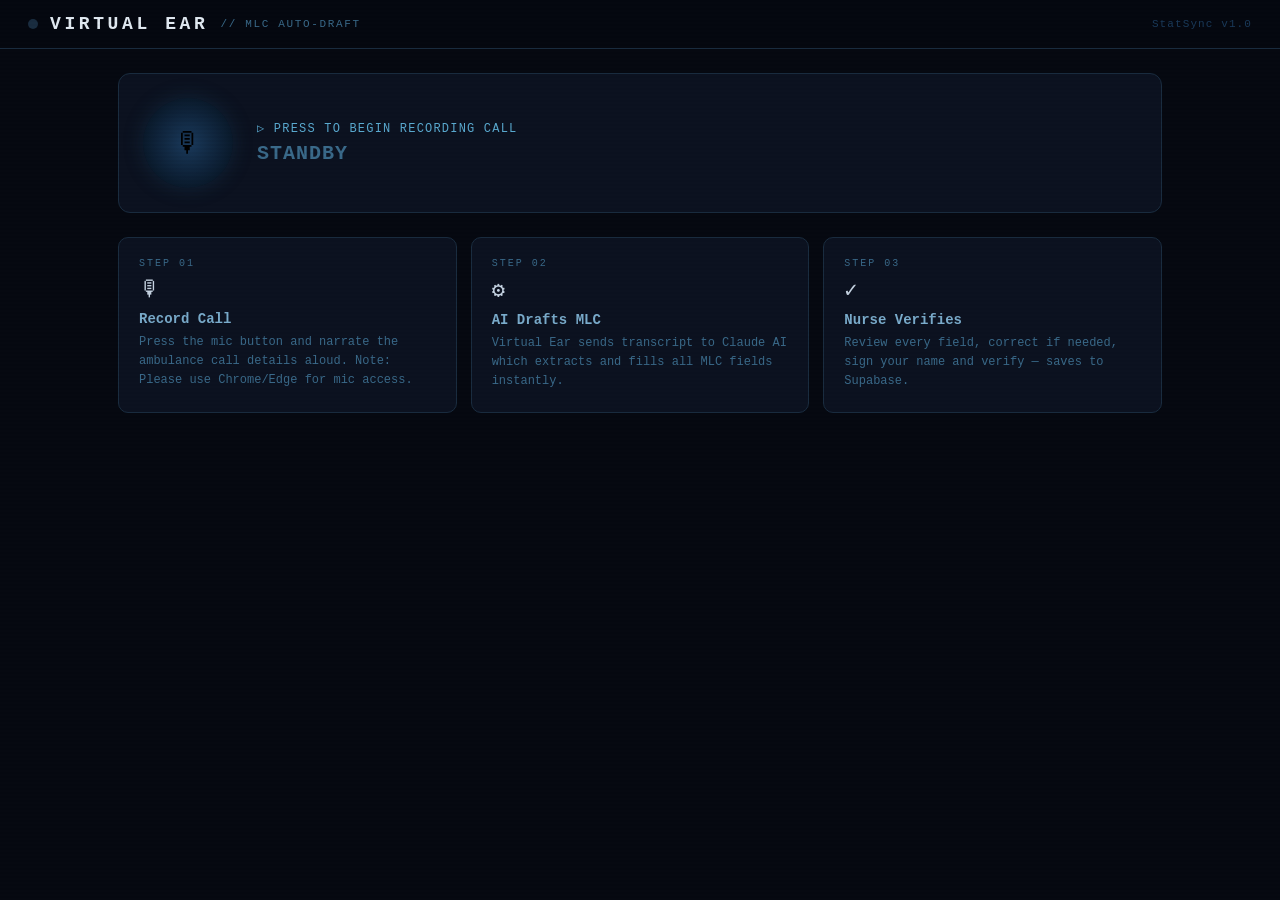
==== virtual_ear.html @ f7c2e763 "Add files via upload" ====
<!DOCTYPE html>
<html lang="en">
<head>
<meta charset="UTF-8"/>
<meta name="viewport" content="width=device-width, initial-scale=1.0"/>
<title>StatSync — Virtual Ear</title>
<style>
  :root {
    --bg: #060911; --bg2: #0c1220; --bg3: #080f1a;
    --border: #1a2d40; --border2: #142030;
    --text: #c8d6e5; --text2: #7aaccc; --text3: #3a6a8a;
    --red: #ff2d2d; --orange: #ff8c00; --yellow: #f0c040;
    --green: #4ade80; --blue: #2a7ab0; --bluelight: #5aaad0;
    --font: 'Courier New', monospace;
  }
  * { box-sizing: border-box; margin: 0; padding: 0; }
  body { background: var(--bg); color: var(--text); font-family: var(--font); min-height: 100vh; }

  /* scanlines */
  body::before {
    content: ''; position: fixed; inset: 0; pointer-events: none; z-index: 999;
    background: repeating-linear-gradient(0deg, transparent, transparent 2px, rgba(0,0,0,0.03) 2px, rgba(0,0,0,0.03) 4px);
  }

  header {
    position: sticky; top: 0; z-index: 100; background: rgba(6,9,17,0.97);
    border-bottom: 1px solid var(--border); padding: 14px 28px;
    display: flex; align-items: center; justify-content: space-between; backdrop-filter: blur(10px);
  }
  .logo { display: flex; align-items: center; gap: 12px; }
  .dot { width: 10px; height: 10px; border-radius: 50%; background: var(--border); transition: all .3s; }
  .dot.live { background: var(--red); box-shadow: 0 0 12px var(--red); animation: blink 1s infinite; }
  .logo-text { font-size: 18px; font-weight: 700; letter-spacing: .2em; color: #e2eaf2; }
  .logo-sub { font-size: 11px; color: var(--text3); letter-spacing: .15em; }
  .timer { font-size: 13px; color: #ff6060; display: none; }
  .timer.active { display: block; }
  .version { font-size: 11px; color: #1a3a5a; letter-spacing: .1em; }

  main { padding: 24px 28px; max-width: 1100px; margin: 0 auto; }

  .panel { background: var(--bg2); border: 1px solid var(--border); border-radius: 12px; padding: 24px; margin-bottom: 20px; }
  .label { font-size: 10px; color: var(--text3); letter-spacing: .2em; margin-bottom: 6px; text-transform: uppercase; }

  /* Control Panel */
  .control { display: flex; gap: 24px; align-items: center; flex-wrap: wrap; }
  .mic-btn {
    width: 90px; height: 90px; border-radius: 50%; border: none; cursor: pointer; flex-shrink: 0;
    background: radial-gradient(circle, #1a3a5c 0%, #0a1a2c 70%);
    box-shadow: 0 0 20px rgba(30,80,120,.3); transition: all .15s ease;
    font-size: 28px; display: flex; align-items: center; justify-content: center;
  }
  .mic-btn.recording {
    background: radial-gradient(circle, #8b0000 0%, #3d0000 70%);
    box-shadow: 0 0 30px rgba(255,45,45,.5), 0 0 60px rgba(255,45,45,.2);
    animation: pulse 1s ease-in-out infinite;
  }
  .mic-btn:disabled { opacity: .5; cursor: not-allowed; }
  .status-area { flex: 1; }
  .status-label { font-size: 12px; color: var(--bluelight); letter-spacing: .1em; margin-bottom: 6px; }
  .status-main { font-size: 20px; font-weight: 700; letter-spacing: .05em; color: var(--text3); }
  .status-main.active { color: #ff6060; }
  .waveform { display: flex; gap: 3px; height: 28px; align-items: flex-end; margin-top: 10px; display: none; }
  .waveform.show { display: flex; }
  .wave-bar { width: 4px; border-radius: 2px; background: rgba(255,60,60,.7); animation: wave .4s ease infinite; }

  /* Error banner */
  .error-box { padding: 10px 16px; background: rgba(180,30,30,.15); border: 1px solid #5a1a1a; border-radius: 6px; font-size: 12px; color: #ff8080; margin-top: 14px; display: none; }
  .error-box.show { display: block; }

  /* Tabs */
  .tabs { display: flex; gap: 4px; margin-bottom: 0; }
  .tab-btn {
    padding: 8px 20px; border: none; cursor: pointer; font-family: var(--font);
    font-size: 12px; letter-spacing: .1em; text-transform: uppercase;
    background: transparent; color: var(--text3);
    border-bottom: 2px solid transparent; border-radius: 6px 6px 0 0;
    transition: all .2s;
  }
  .tab-btn.active { background: var(--bg2); color: var(--bluelight); border-bottom-color: var(--blue); }
  .tab-content { display: none; }
  .tab-content.active { display: block; }

  /* Transcript */
  .transcript-box { font-size: 14px; line-height: 1.8; color: #a0c0d8; padding: 20px; background: var(--bg2); border: 1px solid var(--border); border-radius: 0 12px 12px 12px; min-height: 100px; }
  .interim { color: var(--text3); font-style: italic; }

  /* Processing */
  .processing { text-align: center; padding: 40px; }
  .processing-icon { font-size: 32px; animation: spin 2s linear infinite; display: inline-block; }
  .processing-label { font-size: 13px; color: #4a8aaa; letter-spacing: .2em; margin-top: 14px; }

  /* MLC Report */
  .mlc-header { display: flex; justify-content: space-between; align-items: center; margin-bottom: 20px; flex-wrap: wrap; gap: 12px; }
  .mlc-number { font-size: 22px; font-weight: 700; color: #e2eaf2; letter-spacing: .05em; }
  .urgency-badge {
    padding: 8px 20px; border-radius: 20px; font-size: 13px; font-weight: 700; letter-spacing: .15em;
  }
  .warn-banner, .ok-banner {
    padding: 10px 16px; border-radius: 6px; font-size: 12px; margin-bottom: 18px;
  }
  .warn-banner { background: rgba(255,160,0,.08); border: 1px solid rgba(255,160,0,.3); color: #ffb830; }
  .ok-banner { background: rgba(74,222,128,.08); border: 1px solid rgba(74,222,128,.3); color: #4ade80; display: none; }

  .fields-grid { display: grid; grid-template-columns: 1fr 1fr; gap: 14px; }
  .field-group { display: flex; flex-direction: column; gap: 4px; }
  .field-label { font-size: 10px; color: var(--text3); letter-spacing: .15em; }
  .field-input {
    background: var(--bg3); border: 1px solid var(--border); border-radius: 5px;
    padding: 8px 10px; color: #a0c0d8; font-size: 13px; font-family: var(--font);
    width: 100%; transition: border .2s;
  }
  .field-input:focus { outline: none; border-color: var(--blue); }
  .field-input:disabled { opacity: .6; }

  .vitals-box { margin-top: 16px; padding: 16px; background: var(--bg3); border-radius: 8px; border: 1px solid var(--border2); }
  .vitals-grid { display: grid; grid-template-columns: 1fr 1fr 1fr; gap: 10px; margin-top: 10px; }

  .tags-row { display: flex; flex-wrap: wrap; gap: 8px; margin-top: 10px; }
  .tag-injury { padding: 4px 12px; background: rgba(220,60,60,.12); border: 1px solid rgba(220,60,60,.3); border-radius: 20px; font-size: 12px; color: #ff9090; }
  .tag-complaint { padding: 4px 12px; background: rgba(60,120,220,.12); border: 1px solid rgba(60,120,220,.3); border-radius: 20px; font-size: 12px; color: #88b8f0; }

  .notes-area {
    width: 100%; background: var(--bg3); border: 1px solid var(--border);
    border-radius: 6px; padding: 10px 12px; color: #a0c0d8; font-size: 13px;
    font-family: var(--font); resize: vertical; margin-top: 10px;
  }
  .notes-area:focus { outline: none; border-color: var(--blue); }

  /* Nurse verify section */
  .verify-section { margin-top: 20px; padding: 16px; background: rgba(74,222,128,.04); border: 1px solid rgba(74,222,128,.15); border-radius: 8px; }
  .nurse-input {
    background: var(--bg3); border: 1px solid var(--border); border-radius: 5px;
    padding: 8px 12px; color: #a0c0d8; font-family: var(--font); font-size: 13px;
    width: 240px; margin-right: 12px;
  }
  .nurse-input:focus { outline: none; border-color: var(--green); }

  .btn { padding: 10px 20px; border: none; border-radius: 6px; cursor: pointer; font-family: var(--font); font-size: 12px; letter-spacing: .1em; transition: opacity .2s; }
  .btn:hover { opacity: .85; }
  .btn-ghost { background: transparent; border: 1px solid var(--border); color: var(--text3); }
  .btn-verify { background: rgba(74,222,128,.15); border: 1px solid var(--green); color: var(--green); font-weight: 700; }
  .btn-regen { background: transparent; border: 1px solid var(--blue); color: var(--bluelight); }

  /* Steps guide */
  .steps { display: grid; grid-template-columns: repeat(3, 1fr); gap: 14px; margin-top: 24px; }
  .step-card { background: var(--bg2); border: 1px solid var(--border); border-radius: 10px; padding: 20px; }
  .step-num { font-size: 10px; color: var(--text3); letter-spacing: .2em; margin-bottom: 8px; }
  .step-icon { font-size: 22px; margin-bottom: 8px; }
  .step-title { font-size: 14px; color: var(--text2); font-weight: 700; margin-bottom: 6px; }
  .step-desc { font-size: 12px; color: var(--text3); line-height: 1.6; }

  @keyframes blink { 0%,100%{opacity:1} 50%{opacity:.3} }
  @keyframes pulse { 0%,100%{transform:scale(1)} 50%{transform:scale(1.06)} }
  @keyframes wave { 0%,100%{height:30%} 50%{height:90%} }
  @keyframes spin { from{transform:rotate(0deg)} to{transform:rotate(360deg)} }

  @media (max-width: 600px) {
    .fields-grid, .vitals-grid, .steps { grid-template-columns: 1fr; }
    main { padding: 16px; }
  }
</style>
</head>
<body>

<header>
  <div class="logo">
    <div class="dot" id="liveDot"></div>
    <span class="logo-text">VIRTUAL EAR</span>
    <span class="logo-sub">// MLC AUTO-DRAFT</span>
  </div>
  <div style="display:flex;gap:20px;align-items:center">
    <span class="timer" id="timerDisplay">⏱ 00:00</span>
    <span class="version">StatSync v1.0</span>
  </div>
</header>

<main>
  <div class="panel">
    <div class="control">
      <button class="mic-btn" id="micBtn" onclick="toggleRecording()">🎙</button>
      <div class="status-area">
        <div class="status-label" id="statusLabel">▷ PRESS TO BEGIN RECORDING CALL</div>
        <div class="status-main" id="statusMain">STANDBY</div>
        <div class="waveform" id="waveform">
          </div>
      </div>
      <button class="btn btn-regen" id="regenBtn" style="display:none" onclick="regenerate()">↻ RE-GENERATE</button>
    </div>
    <div class="error-box" id="errorBox"></div>
  </div>

  <div id="tabsArea" style="display:none">
    <div class="tabs">
      <button class="tab-btn active" onclick="switchTab('transcript', this)">📻 Raw Transcript</button>
      <button class="tab-btn" onclick="switchTab('report', this)">📋 MLC Draft Report</button>
    </div>

    <div class="tab-content active" id="tab-transcript">
      <div class="transcript-box" id="transcriptBox">
        <span id="finalText"></span><span class="interim" id="interimText"></span>
      </div>
    </div>

    <div class="tab-content" id="tab-report">
      <div class="processing" id="processingBox" style="display:none">
        <span class="processing-icon">⚙</span>
        <div class="processing-label">AI PARSING TRANSCRIPT → MLC DRAFT...</div>
      </div>

      <div id="mlcForm" style="display:none" class="panel" style="margin-bottom:0">
        <div class="mlc-header">
          <div>
            <div class="label">MEDICO-LEGAL CASE REPORT</div>
            <div class="mlc-number" id="mlcNumber">—</div>
          </div>
          <div class="urgency-badge" id="urgencyBadge">—</div>
        </div>

        <div class="warn-banner" id="warnBanner">⚠ AI DRAFT — PROVISIONAL. All fields are editable. Nurse must verify before submission.</div>
        <div class="ok-banner" id="okBanner">✓ VERIFIED — Cleared for hospital records.</div>

        <div class="fields-grid" id="fieldsGrid"></div>

        <div class="vitals-box">
          <div class="label">VITAL SIGNS (REPORTED)</div>
          <div class="vitals-grid" id="vitalsGrid"></div>
        </div>

        <div style="margin-top:14px">
          <div class="label">VISIBLE INJURIES</div>
          <div class="tags-row" id="injuriesTags"></div>
        </div>
        <div style="margin-top:14px">
          <div class="label">CHIEF COMPLAINTS</div>
          <div class="tags-row" id="complaintsTags"></div>
        </div>
        <div style="margin-top:14px">
          <div class="label">ADDITIONAL NOTES</div>
          <textarea class="notes-area" id="notesField" rows="3"></textarea>
        </div>

        <div class="verify-section" id="verifySection">
          <div class="label" style="margin-bottom:10px">NURSE VERIFICATION</div>
          <input class="nurse-input" id="nurseInput" type="text" placeholder="Enter nurse name..." />
          <button class="btn btn-verify" onclick="verifyMLC()">✓ VERIFY & SUBMIT</button>
          <button class="btn btn-ghost" style="margin-left:8px" onclick="discardReport()">DISCARD</button>
        </div>
      </div>
    </div>
  </div>

  <div class="steps" id="stepsGuide">
    <div class="step-card">
      <div class="step-num">STEP 01</div>
      <div class="step-icon">🎙</div>
      <div class="step-title">Record Call</div>
      <div class="step-desc">Press the mic button and narrate the ambulance call details aloud. Note: Please use Chrome/Edge for mic access.</div>
    </div>
    <div class="step-card">
      <div class="step-num">STEP 02</div>
      <div class="step-icon">⚙</div>
      <div class="step-title">AI Drafts MLC</div>
      <div class="step-desc">Virtual Ear sends transcript to Claude AI which extracts and fills all MLC fields instantly.</div>
    </div>
    <div class="step-card">
      <div class="step-num">STEP 03</div>
      <div class="step-icon">✓</div>
      <div class="step-title">Nurse Verifies</div>
      <div class="step-desc">Review every field, correct if needed, sign your name and verify — saves to Supabase.</div>
    </div>
  </div>

</main>

<script>
// IMPORTANT: Points to your local FastAPI server
const API_BASE_URL = 'http://127.0.0.1:8000';

// ─── State ────────────────────────────────────────────────────────────────────
let recognition = null;
let isRecording = false;
let finalTranscript = "";
let interimTranscript = "";
let timerInterval = null;
let timerSeconds = 0;
let currentMLC = null;
let waveInterval = null;

// ─── Recording ────────────────────────────────────────────────────────────────
function toggleRecording() {
  if (isRecording) stopRecording();
  else startRecording();
}

function startRecording() {
  if (!('webkitSpeechRecognition' in window) && !('SpeechRecognition' in window)) {
    showError("Speech recognition not supported. Please use Google Chrome or Microsoft Edge.");
    return;
  }
  showError("");
  finalTranscript = "";
  interimTranscript = "";
  document.getElementById('finalText').textContent = "";
  document.getElementById('interimText').textContent = "";

  const SR = window.SpeechRecognition || window.webkitSpeechRecognition;
  recognition = new SR();
  recognition.continuous = true;
  recognition.interimResults = true;
  recognition.lang = "en-IN";

  recognition.onresult = (e) => {
    let final = "", interim = "";
    for (let i = 0; i < e.results.length; i++) {
      if (e.results[i].isFinal) final += e.results[i][0].transcript + " ";
      else interim += e.results[i][0].transcript;
    }
    finalTranscript = final;
    interimTranscript = interim;
    document.getElementById('finalText').textContent = final;
    document.getElementById('interimText').textContent = interim;
  };

  recognition.onerror = (e) => {
    if(e.error === 'not-allowed') {
        showError("Mic access blocked. Please click the camera/mic icon in your browser URL bar and allow access.");
    } else {
        showError("Mic error: " + e.error);
    }
    stopRecording();
  };

  recognition.start();
  isRecording = true;
  timerSeconds = 0;
  timerInterval = setInterval(() => {
    timerSeconds++;
    document.getElementById('timerDisplay').textContent = "⏱ " + fmt(timerSeconds);
  }, 1000);

  setUIState("recording");
}

async function stopRecording() {
  if (recognition) recognition.stop();
  isRecording = false;
  clearInterval(timerInterval);
  setUIState("processing");

  const full = (finalTranscript + interimTranscript).trim();
  if (full.length < 5) {
    showError("Not enough speech detected. Please try again.");
    setUIState("idle");
    return;
  }
  await generateMLC(full);
}

// ─── API Calls ────────────────────────────────────────────────────────────────
async function generateMLC(transcript) {
  switchTab('report', document.querySelectorAll('.tab-btn')[1]);
  document.getElementById('processingBox').style.display = 'block';
  document.getElementById('mlcForm').style.display = 'none';

  try {
    const res = await fetch(API_BASE_URL + '/api/generate-mlc', {
      method: 'POST',
      headers: { 'Content-Type': 'application/json' },
      body: JSON.stringify({ transcript })
    });
    if (!res.ok) {
      const err = await res.json();
      throw new Error(err.detail || 'Server error');
    }
    const data = await res.json();
    currentMLC = data.report;
    renderMLC(data.report);
    setUIState("done");
  } catch (e) {
    showError("Failed to generate MLC. Is your Python server running? Error: " + e.message);
    setUIState("idle");
  } finally {
    document.getElementById('processingBox').style.display = 'none';
  }
}

async function verifyMLC() {
  const nurseName = document.getElementById('nurseInput').value.trim();
  if (!nurseName) { alert("Please enter nurse name."); return; }
  if (!currentMLC) return;

  // Collect edited values back
  document.querySelectorAll('.field-input[data-key]').forEach(input => {
    const key = input.dataset.key;
    if (key.includes('.')) {
      const [parent, child] = key.split('.');
      if (!currentMLC[parent]) currentMLC[parent] = {};
      currentMLC[parent][child] = input.value;
    } else {
      currentMLC[key] = input.value;
    }
  });
  currentMLC.additional_notes = document.getElementById('notesField').value;

  try {
    const res = await fetch(API_BASE_URL + '/api/verify-mlc', {
      method: 'POST',
      headers: { 'Content-Type': 'application/json' },
      body: JSON.stringify({
        mlc_number: currentMLC.mlc_number,
        report: currentMLC,
        nurse_name: nurseName
      })
    });
    if (!res.ok) throw new Error((await res.json()).detail);
    document.getElementById('warnBanner').style.display = 'none';
    document.getElementById('okBanner').style.display = 'block';
    document.getElementById('verifySection').style.display = 'none';
    document.querySelectorAll('.field-input').forEach(i => i.disabled = true);
    document.getElementById('notesField').disabled = true;
    document.getElementById('regenBtn').style.display = 'none';
  } catch(e) {
    alert("Verification failed: " + e.message);
  }
}

async function regenerate() {
  if (finalTranscript) await generateMLC(finalTranscript);
}

// ─── Render MLC ───────────────────────────────────────────────────────────────
const URGENCY_COLORS = { CRITICAL:'#ff2d2d', HIGH:'#ff8c00', MODERATE:'#f0c040', LOW:'#4ade80' };

function renderMLC(r) {
  document.getElementById('mlcNumber').textContent = r.mlc_number;
  const ub = document.getElementById('urgencyBadge');
  const uc = URGENCY_COLORS[r.urgency_level] || '#888';
  ub.textContent = r.urgency_level;
  ub.style.cssText = `padding:8px 20px;border-radius:20px;font-size:13px;font-weight:700;letter-spacing:.15em;background:${uc}22;border:1px solid ${uc};color:${uc}`;

  // Main fields
  const mainFields = [
    ['Patient Name','patient_name'],['Age','age'],['Gender','gender'],
    ['Time of Call','time_of_call'],['Incident Type','incident_type'],
    ['Location','incident_location'],['Transported By','transported_by'],
    ['Attendant','attendant'],['Police Informed','police_informed']
  ];
  document.getElementById('fieldsGrid').innerHTML = mainFields.map(([lbl, key]) =>
    `<div class="field-group">
      <div class="field-label">${lbl.toUpperCase()}</div>
      <input class="field-input" data-key="${key}" value="${r[key] || ''}" />
    </div>`
  ).join('');

  // Vitals
  const vitals = [['Consciousness','consciousness'],['Bleeding','bleeding'],['Breathing','breathing']];
  document.getElementById('vitalsGrid').innerHTML = vitals.map(([lbl, key]) =>
    `<div class="field-group">
      <div class="field-label">${lbl.toUpperCase()}</div>
      <input class="field-input" data-key="vital_signs.${key}" value="${(r.vital_signs||{})[key]||''}" />
    </div>`
  ).join('');

  // Tags
  document.getElementById('injuriesTags').innerHTML = (r.visible_injuries||[]).map(i =>
    `<span class="tag-injury">${i}</span>`).join('');
  document.getElementById('complaintsTags').innerHTML = (r.chief_complaints||[]).map(c =>
    `<span class="tag-complaint">${c}</span>`).join('');

  document.getElementById('notesField').value = r.additional_notes || '';
  document.getElementById('okBanner').style.display = 'none';
  document.getElementById('warnBanner').style.display = 'block';
  document.getElementById('verifySection').style.display = 'block';
  document.getElementById('nurseInput').value = '';
  document.querySelectorAll('.field-input').forEach(i => i.disabled = false);
  document.getElementById('notesField').disabled = false;
  document.getElementById('mlcForm').style.display = 'block';
}

function discardReport() {
  currentMLC = null;
  document.getElementById('mlcForm').style.display = 'none';
  document.getElementById('tabsArea').style.display = 'none';
  document.getElementById('stepsGuide').style.display = 'grid';
  finalTranscript = '';
  setUIState('idle');
}

// ─── UI State Machine ─────────────────────────────────────────────────────────
function setUIState(state) {
  const btn = document.getElementById('micBtn');
  const dot = document.getElementById('liveDot');
  const label = document.getElementById('statusLabel');
  const main = document.getElementById('statusMain');
  const wf = document.getElementById('waveform');
  const timer = document.getElementById('timerDisplay');
  const regen = document.getElementById('regenBtn');
  const tabs = document.getElementById('tabsArea');
  const steps = document.getElementById('stepsGuide');

  if (state === 'recording') {
    btn.className = 'mic-btn recording'; btn.textContent = '⏹';
    dot.className = 'dot live';
    label.textContent = '▶ RECORDING AMBULANCE CALL...';
    main.textContent = 'LIVE — CAPTURING AUDIO'; main.className = 'status-main active';
    timer.className = 'timer active';
    wf.className = 'waveform show'; renderWaveBars();
    tabs.style.display = 'block'; steps.style.display = 'none';
    switchTab('transcript', document.querySelectorAll('.tab-btn')[0]);
    regen.style.display = 'none';
  } else if (state === 'processing') {
    btn.className = 'mic-btn'; btn.textContent = '⚙'; btn.disabled = true;
    dot.className = 'dot';
    label.textContent = '▶ PROCESSING → MLC DRAFT';
    main.textContent = 'GENERATING REPORT...'; main.className = 'status-main active';
    wf.className = 'waveform'; clearWaveBars();
  } else if (state === 'done') {
    btn.className = 'mic-btn'; btn.textContent = '🎙'; btn.disabled = false;
    dot.className = 'dot';
    label.textContent = '▷ CALL ENDED — REPORT READY';
    main.textContent = 'READY'; main.className = 'status-main';
    regen.style.display = 'inline-block';
  } else { // idle
    btn.className = 'mic-btn'; btn.textContent = '🎙'; btn.disabled = false;
    dot.className = 'dot';
    label.textContent = '▷ PRESS TO BEGIN RECORDING CALL';
    main.textContent = 'STANDBY'; main.className = 'status-main';
    wf.className = 'waveform'; clearWaveBars();
    timer.className = 'timer';
    regen.style.display = 'none';
  }
}

function renderWaveBars() {
  const wf = document.getElementById('waveform');
  wf.innerHTML = Array.from({length:28}, (_,i) =>
    `<div class="wave-bar" style="animation-delay:${i*0.04}s"></div>`
  ).join('');
}
function clearWaveBars() { document.getElementById('waveform').innerHTML = ''; }

// ─── Tabs ─────────────────────────────────────────────────────────────────────
function switchTab(name, btnEl) {
  document.querySelectorAll('.tab-btn').forEach(b => b.classList.remove('active'));
  document.querySelectorAll('.tab-content').forEach(t => t.classList.remove('active'));
  if (btnEl) btnEl.classList.add('active');
  const tc = document.getElementById('tab-' + name);
  if (tc) tc.classList.add('active');
}

// ─── Helpers ──────────────────────────────────────────────────────────────────
function showError(msg) {
  const el = document.getElementById('errorBox');
  el.textContent = msg ? '⚠ ' + msg : '';
  el.className = msg ? 'error-box show' : 'error-box';
}
function fmt(s) { return String(Math.floor(s/60)).padStart(2,'0') + ':' + String(s%60).padStart(2,'0'); }
</script>
</body>
</html>
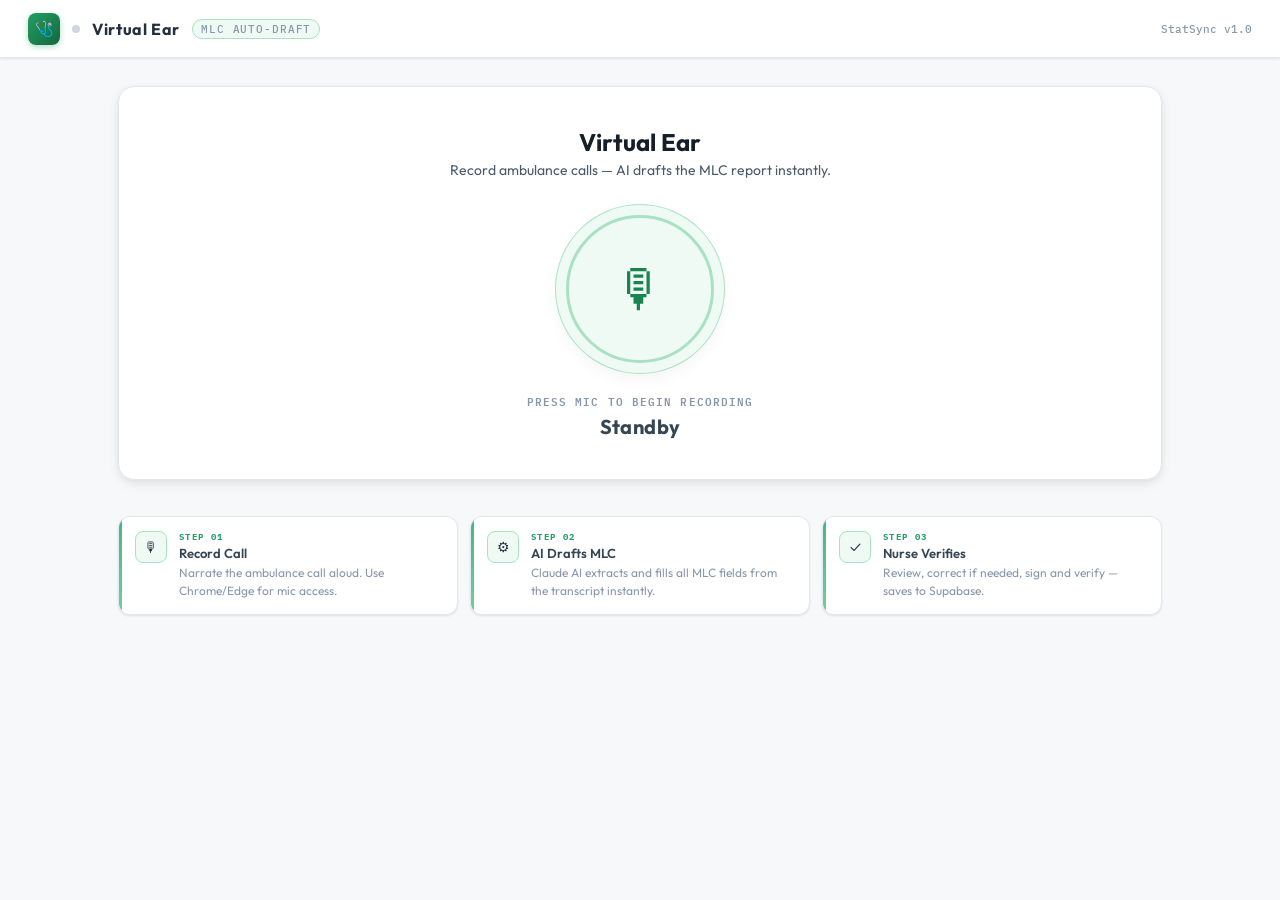
==== commit d089e0f0: "Update virtual_ear.html" ====
--- a/virtual_ear.html
+++ b/virtual_ear.html
@@ -4,277 +4,660 @@
 <meta charset="UTF-8"/>
 <meta name="viewport" content="width=device-width, initial-scale=1.0"/>
 <title>StatSync — Virtual Ear</title>
+<link rel="preconnect" href="https://fonts.googleapis.com">
+<link href="https://fonts.googleapis.com/css2?family=Outfit:wght@300;400;500;600;700&family=IBM+Plex+Mono:wght@400;500&display=swap" rel="stylesheet">
 <style>
+  /* ─── Design Tokens ─────────────────────────────────────────────────── */
   :root {
-    --bg: #060911; --bg2: #0c1220; --bg3: #080f1a;
-    --border: #1a2d40; --border2: #142030;
-    --text: #c8d6e5; --text2: #7aaccc; --text3: #3a6a8a;
-    --red: #ff2d2d; --orange: #ff8c00; --yellow: #f0c040;
-    --green: #4ade80; --blue: #2a7ab0; --bluelight: #5aaad0;
-    --font: 'Courier New', monospace;
-  }
+    /* Greens */
+    --g50:  #f0faf4; --g100: #d4f1e1; --g200: #a8e2c3; --g300: #72cfa0;
+    --g400: #3fb87d; --g500: #22a063; --g600: #1a8450; --g700: #156640;
+    --g800: #104f31; --g900: #0b3a23;
+
+    /* Neutrals */
+    --n0:   #ffffff; --n50:  #f7f8fa; --n100: #eff1f4; --n150: #e3e7ed;
+    --n200: #d0d6df; --n300: #b0bbc8; --n400: #8898aa; --n500: #637586;
+    --n600: #4a5a6a; --n700: #354554; --n800: #243040; --n900: #151e29;
+
+    /* Blues */
+    --b100: #dbeeff; --b200: #b3d9ff; --b400: #5aaad0; --b500: #2a7ab0; --b600: #1a5a8a;
+
+    /* Semantic */
+    --red:    #ef4444; --red-bg:  #fef2f2; --red-border:  #fecaca;
+    --amber:  #f59e0b; --amber-bg:#fffbeb; --amber-border:#fde68a;
+    --green:  var(--g500); --green-bg: var(--g50); --green-border: var(--g200);
+
+    /* Surface */
+    --bg:       var(--n50);
+    --surface:  var(--n0);
+    --border:   var(--n150);
+    --border2:  var(--n100);
+
+    /* Text */
+    --text:     var(--n800);
+    --text2:    var(--n600);
+    --text3:    var(--n400);
+
+    /* Shadows */
+    --s1: 0 1px 3px rgba(0,0,0,.06), 0 1px 2px rgba(0,0,0,.04);
+    --s2: 0 4px 12px rgba(0,0,0,.07), 0 2px 6px rgba(0,0,0,.04);
+    --s3: 0 8px 24px rgba(0,0,0,.09), 0 3px 8px rgba(0,0,0,.05);
+
+    /* Typography */
+    --font:  'Outfit', sans-serif;
+    --mono:  'IBM Plex Mono', monospace;
+
+    /* Radii */
+    --r-sm: 8px; --r-md: 12px; --r-lg: 16px;
+  }
+
   * { box-sizing: border-box; margin: 0; padding: 0; }
-  body { background: var(--bg); color: var(--text); font-family: var(--font); min-height: 100vh; }
-
-  /* scanlines */
-  body::before {
-    content: ''; position: fixed; inset: 0; pointer-events: none; z-index: 999;
-    background: repeating-linear-gradient(0deg, transparent, transparent 2px, rgba(0,0,0,0.03) 2px, rgba(0,0,0,0.03) 4px);
-  }
-
+
+  body {
+    background: var(--bg);
+    color: var(--text);
+    font-family: var(--font);
+    min-height: 100vh;
+    -webkit-font-smoothing: antialiased;
+  }
+
+  /* ─── Header / Topbar ───────────────────────────────────────────────── */
   header {
-    position: sticky; top: 0; z-index: 100; background: rgba(6,9,17,0.97);
-    border-bottom: 1px solid var(--border); padding: 14px 28px;
-    display: flex; align-items: center; justify-content: space-between; backdrop-filter: blur(10px);
-  }
+    position: sticky; top: 0; z-index: 100;
+    background: var(--surface);
+    border-bottom: 1px solid var(--border);
+    padding: 0 28px;
+    height: 58px;
+    display: flex; align-items: center; justify-content: space-between;
+    box-shadow: var(--s1);
+  }
+
   .logo { display: flex; align-items: center; gap: 12px; }
-  .dot { width: 10px; height: 10px; border-radius: 50%; background: var(--border); transition: all .3s; }
-  .dot.live { background: var(--red); box-shadow: 0 0 12px var(--red); animation: blink 1s infinite; }
-  .logo-text { font-size: 18px; font-weight: 700; letter-spacing: .2em; color: #e2eaf2; }
-  .logo-sub { font-size: 11px; color: var(--text3); letter-spacing: .15em; }
-  .timer { font-size: 13px; color: #ff6060; display: none; }
-  .timer.active { display: block; }
-  .version { font-size: 11px; color: #1a3a5a; letter-spacing: .1em; }
-
-  main { padding: 24px 28px; max-width: 1100px; margin: 0 auto; }
-
-  .panel { background: var(--bg2); border: 1px solid var(--border); border-radius: 12px; padding: 24px; margin-bottom: 20px; }
-  .label { font-size: 10px; color: var(--text3); letter-spacing: .2em; margin-bottom: 6px; text-transform: uppercase; }
-
-  /* Control Panel */
-  .control { display: flex; gap: 24px; align-items: center; flex-wrap: wrap; }
+
+  .logo-icon {
+    width: 32px; height: 32px; border-radius: 8px;
+    background: linear-gradient(135deg, var(--g500), var(--g700));
+    display: flex; align-items: center; justify-content: center;
+    font-size: 15px; color: white; box-shadow: 0 2px 6px rgba(34,160,99,.35);
+  }
+
+  /* The live dot — kept as #liveDot, just restyled */
+  .dot {
+    width: 8px; height: 8px; border-radius: 50%;
+    background: var(--n200); transition: all .3s;
+    flex-shrink: 0;
+  }
+  .dot.live {
+    background: var(--red);
+    box-shadow: 0 0 0 3px rgba(239,68,68,.2);
+    animation: blink 1s infinite;
+  }
+
+  .logo-text {
+    font-size: 16px; font-weight: 700;
+    color: var(--n800); letter-spacing: .04em;
+  }
+  .logo-sub {
+    font-size: 11px; font-weight: 500;
+    color: var(--text3); letter-spacing: .08em;
+    background: var(--g50); border: 1px solid var(--g200);
+    padding: 2px 8px; border-radius: 20px; font-family: var(--mono);
+  }
+
+  .header-right { display: flex; gap: 16px; align-items: center; }
+
+  .timer {
+    font-size: 12px; font-weight: 600; font-family: var(--mono);
+    color: var(--red); background: var(--red-bg);
+    border: 1px solid var(--red-border);
+    padding: 4px 10px; border-radius: 20px; display: none;
+  }
+  .timer.active { display: flex; align-items: center; gap: 5px; }
+
+  .version {
+    font-size: 11px; font-weight: 500;
+    color: var(--text3); font-family: var(--mono);
+  }
+
+  /* ─── Main Layout ───────────────────────────────────────────────────── */
+  main {
+    padding: 28px;
+    max-width: 1100px;
+    margin: 0 auto;
+  }
+
+  /* ─── Page Title Row ────────────────────────────────────────────────── */
+  .page-title-row {
+    text-align: center;
+    margin-bottom: 0;  /* title is now inside the hero panel */
+  }
+  .page-title { font-size: 24px; font-weight: 700; color: var(--n900); }
+  .page-subtitle { font-size: 14px; color: var(--text2); margin-top: 4px; }
+
+  /* Hero control panel — centered */
+  .hero-panel {
+    background: var(--surface);
+    border: 1px solid var(--border);
+    border-radius: var(--r-lg);
+    padding: 40px 24px 32px;
+    margin-bottom: 20px;
+    box-shadow: var(--s2);
+    display: flex; flex-direction: column; align-items: center;
+    gap: 24px;
+  }
+
+  /* ─── Card / Panel ──────────────────────────────────────────────────── */
+  .panel {
+    background: var(--surface);
+    border: 1px solid var(--border);
+    border-radius: var(--r-lg);
+    padding: 24px;
+    margin-bottom: 20px;
+    box-shadow: var(--s1);
+  }
+
+  .label {
+    font-size: 10px; font-weight: 600;
+    color: var(--text3); letter-spacing: .12em;
+    margin-bottom: 6px; text-transform: uppercase;
+    font-family: var(--mono);
+  }
+
+  /* ─── Control Panel ─────────────────────────────────────────────────── */
+  .control {
+    display: flex; flex-direction: column;
+    align-items: center; gap: 28px;
+    padding: 12px 0 8px;
+  }
+
+  /* Hero mic button */
   .mic-btn {
-    width: 90px; height: 90px; border-radius: 50%; border: none; cursor: pointer; flex-shrink: 0;
-    background: radial-gradient(circle, #1a3a5c 0%, #0a1a2c 70%);
-    box-shadow: 0 0 20px rgba(30,80,120,.3); transition: all .15s ease;
-    font-size: 28px; display: flex; align-items: center; justify-content: center;
+    width: 148px; height: 148px; border-radius: 50%; border: none;
+    cursor: pointer; flex-shrink: 0; transition: all .2s ease;
+    font-size: 52px;
+    display: flex; align-items: center; justify-content: center;
+    background: var(--g50);
+    border: 3px solid var(--g200);
+    box-shadow: 0 0 0 10px var(--g50), 0 0 0 11px var(--g200), var(--s3);
+    color: var(--g600);
+  }
+  .mic-btn:hover:not(:disabled) {
+    background: var(--g100);
+    border-color: var(--g400);
+    box-shadow: 0 0 0 10px var(--g100), 0 0 0 11px var(--g300), 0 10px 32px rgba(34,160,99,.22);
+    transform: scale(1.04);
   }
   .mic-btn.recording {
-    background: radial-gradient(circle, #8b0000 0%, #3d0000 70%);
-    box-shadow: 0 0 30px rgba(255,45,45,.5), 0 0 60px rgba(255,45,45,.2);
-    animation: pulse 1s ease-in-out infinite;
-  }
-  .mic-btn:disabled { opacity: .5; cursor: not-allowed; }
-  .status-area { flex: 1; }
-  .status-label { font-size: 12px; color: var(--bluelight); letter-spacing: .1em; margin-bottom: 6px; }
-  .status-main { font-size: 20px; font-weight: 700; letter-spacing: .05em; color: var(--text3); }
-  .status-main.active { color: #ff6060; }
-  .waveform { display: flex; gap: 3px; height: 28px; align-items: flex-end; margin-top: 10px; display: none; }
+    background: linear-gradient(135deg, #fee2e2, #fecaca);
+    border-color: var(--red);
+    box-shadow: 0 0 0 10px #fef2f2, 0 0 0 11px #fecaca, 0 8px 28px rgba(239,68,68,.2);
+    animation: pulse 1.2s ease-in-out infinite;
+    color: var(--red);
+  }
+  .mic-btn:disabled { opacity: .5; cursor: not-allowed; transform: none; }
+
+  .status-area {
+    text-align: center;
+    display: flex; flex-direction: column; align-items: center; gap: 4px;
+  }
+
+  .status-label {
+    font-size: 11px; font-weight: 600;
+    color: var(--text3); letter-spacing: .1em;
+    text-transform: uppercase; font-family: var(--mono);
+  }
+
+  .status-main {
+    font-size: 20px; font-weight: 700;
+    color: var(--n700); letter-spacing: .02em;
+  }
+  .status-main.active { color: var(--red); }
+
+  .waveform {
+    display: flex; gap: 3px; height: 28px;
+    align-items: flex-end; margin-top: 6px; display: none;
+    justify-content: center;
+  }
   .waveform.show { display: flex; }
-  .wave-bar { width: 4px; border-radius: 2px; background: rgba(255,60,60,.7); animation: wave .4s ease infinite; }
-
-  /* Error banner */
-  .error-box { padding: 10px 16px; background: rgba(180,30,30,.15); border: 1px solid #5a1a1a; border-radius: 6px; font-size: 12px; color: #ff8080; margin-top: 14px; display: none; }
+  .wave-bar {
+    width: 4px; border-radius: 2px;
+    background: linear-gradient(to top, var(--g400), var(--g300));
+    animation: wave .4s ease infinite;
+  }
+
+  /* ─── Error Box ─────────────────────────────────────────────────────── */
+  .error-box {
+    margin-top: 14px; padding: 10px 14px;
+    background: var(--red-bg); border: 1px solid var(--red-border);
+    border-radius: var(--r-sm); font-size: 13px; color: var(--red);
+    display: none;
+  }
   .error-box.show { display: block; }
 
-  /* Tabs */
-  .tabs { display: flex; gap: 4px; margin-bottom: 0; }
+  /* ─── Tabs ──────────────────────────────────────────────────────────── */
+  .tabs {
+    display: flex; gap: 2px;
+    background: var(--n100); border-radius: 10px 10px 0 0;
+    padding: 4px 4px 0;
+  }
   .tab-btn {
-    padding: 8px 20px; border: none; cursor: pointer; font-family: var(--font);
-    font-size: 12px; letter-spacing: .1em; text-transform: uppercase;
-    background: transparent; color: var(--text3);
-    border-bottom: 2px solid transparent; border-radius: 6px 6px 0 0;
-    transition: all .2s;
-  }
-  .tab-btn.active { background: var(--bg2); color: var(--bluelight); border-bottom-color: var(--blue); }
+    padding: 9px 20px; border: none; cursor: pointer;
+    font-family: var(--font); font-size: 13px; font-weight: 500;
+    color: var(--text3); background: transparent;
+    border-radius: 8px 8px 0 0;
+    transition: all .2s; letter-spacing: .02em;
+  }
+  .tab-btn.active {
+    background: var(--surface); color: var(--g600);
+    font-weight: 600;
+    box-shadow: 0 -1px 0 var(--g400) inset, var(--s1);
+  }
+  .tab-btn:hover:not(.active) { color: var(--text); background: rgba(255,255,255,.6); }
+
   .tab-content { display: none; }
   .tab-content.active { display: block; }
 
-  /* Transcript */
-  .transcript-box { font-size: 14px; line-height: 1.8; color: #a0c0d8; padding: 20px; background: var(--bg2); border: 1px solid var(--border); border-radius: 0 12px 12px 12px; min-height: 100px; }
+  /* ─── Transcript Box ────────────────────────────────────────────────── */
+  .transcript-box {
+    font-size: 14px; line-height: 1.9;
+    color: var(--text2); padding: 20px;
+    background: var(--surface);
+    border: 1px solid var(--border);
+    border-top: none;
+    border-radius: 0 0 var(--r-md) var(--r-md);
+    min-height: 110px;
+    font-family: var(--font);
+  }
   .interim { color: var(--text3); font-style: italic; }
 
-  /* Processing */
-  .processing { text-align: center; padding: 40px; }
-  .processing-icon { font-size: 32px; animation: spin 2s linear infinite; display: inline-block; }
-  .processing-label { font-size: 13px; color: #4a8aaa; letter-spacing: .2em; margin-top: 14px; }
-
-  /* MLC Report */
-  .mlc-header { display: flex; justify-content: space-between; align-items: center; margin-bottom: 20px; flex-wrap: wrap; gap: 12px; }
-  .mlc-number { font-size: 22px; font-weight: 700; color: #e2eaf2; letter-spacing: .05em; }
+  /* ─── Processing ────────────────────────────────────────────────────── */
+  .processing {
+    text-align: center; padding: 48px 24px;
+    background: var(--surface);
+    border: 1px solid var(--border); border-top: none;
+    border-radius: 0 0 var(--r-md) var(--r-md);
+  }
+  .processing-icon {
+    font-size: 28px; display: inline-block;
+    animation: spin 2s linear infinite; color: var(--g500);
+  }
+  .processing-label {
+    font-size: 13px; color: var(--text2);
+    letter-spacing: .05em; margin-top: 14px; font-weight: 500;
+  }
+
+  /* ─── MLC Report Card ───────────────────────────────────────────────── */
+  .mlc-header {
+    display: flex; justify-content: space-between;
+    align-items: flex-start; margin-bottom: 20px;
+    flex-wrap: wrap; gap: 12px;
+    padding-bottom: 18px; border-bottom: 1px solid var(--border2);
+  }
+  .mlc-number {
+    font-size: 20px; font-weight: 700;
+    color: var(--n900); font-family: var(--mono); letter-spacing: .05em;
+  }
   .urgency-badge {
-    padding: 8px 20px; border-radius: 20px; font-size: 13px; font-weight: 700; letter-spacing: .15em;
-  }
+    padding: 6px 16px; border-radius: 20px;
+    font-size: 11px; font-weight: 700; letter-spacing: .12em;
+    font-family: var(--mono); text-transform: uppercase;
+  }
+
+  /* Banners */
   .warn-banner, .ok-banner {
-    padding: 10px 16px; border-radius: 6px; font-size: 12px; margin-bottom: 18px;
-  }
-  .warn-banner { background: rgba(255,160,0,.08); border: 1px solid rgba(255,160,0,.3); color: #ffb830; }
-  .ok-banner { background: rgba(74,222,128,.08); border: 1px solid rgba(74,222,128,.3); color: #4ade80; display: none; }
-
+    display: flex; align-items: center; gap: 8px;
+    padding: 10px 14px; border-radius: var(--r-sm);
+    font-size: 13px; font-weight: 500; margin-bottom: 18px;
+  }
+  .warn-banner {
+    background: var(--amber-bg); border: 1px solid var(--amber-border); color: var(--amber);
+  }
+  .ok-banner {
+    background: var(--green-bg); border: 1px solid var(--green-border); color: var(--g600);
+    display: none;
+  }
+
+  /* Fields */
   .fields-grid { display: grid; grid-template-columns: 1fr 1fr; gap: 14px; }
-  .field-group { display: flex; flex-direction: column; gap: 4px; }
-  .field-label { font-size: 10px; color: var(--text3); letter-spacing: .15em; }
+
+  .field-group { display: flex; flex-direction: column; gap: 5px; }
+  .field-label {
+    font-size: 10px; font-weight: 600;
+    color: var(--text3); letter-spacing: .1em;
+    font-family: var(--mono);
+  }
   .field-input {
-    background: var(--bg3); border: 1px solid var(--border); border-radius: 5px;
-    padding: 8px 10px; color: #a0c0d8; font-size: 13px; font-family: var(--font);
-    width: 100%; transition: border .2s;
-  }
-  .field-input:focus { outline: none; border-color: var(--blue); }
-  .field-input:disabled { opacity: .6; }
-
-  .vitals-box { margin-top: 16px; padding: 16px; background: var(--bg3); border-radius: 8px; border: 1px solid var(--border2); }
-  .vitals-grid { display: grid; grid-template-columns: 1fr 1fr 1fr; gap: 10px; margin-top: 10px; }
-
-  .tags-row { display: flex; flex-wrap: wrap; gap: 8px; margin-top: 10px; }
-  .tag-injury { padding: 4px 12px; background: rgba(220,60,60,.12); border: 1px solid rgba(220,60,60,.3); border-radius: 20px; font-size: 12px; color: #ff9090; }
-  .tag-complaint { padding: 4px 12px; background: rgba(60,120,220,.12); border: 1px solid rgba(60,120,220,.3); border-radius: 20px; font-size: 12px; color: #88b8f0; }
-
+    background: var(--n50); border: 1px solid var(--border);
+    border-radius: var(--r-sm);
+    padding: 8px 11px; color: var(--text);
+    font-size: 13px; font-family: var(--font); font-weight: 500;
+    width: 100%; transition: border .18s, box-shadow .18s;
+  }
+  .field-input:focus {
+    outline: none;
+    border-color: var(--g400);
+    box-shadow: 0 0 0 3px rgba(34,160,99,.12);
+    background: var(--surface);
+  }
+  .field-input:disabled {
+    opacity: .65; background: var(--n100); cursor: not-allowed;
+  }
+
+  /* Vitals */
+  .vitals-box {
+    margin-top: 18px; padding: 16px;
+    background: var(--n50); border-radius: var(--r-md);
+    border: 1px solid var(--border2);
+  }
+  .vitals-grid { display: grid; grid-template-columns: 1fr 1fr 1fr; gap: 12px; margin-top: 10px; }
+
+  /* Tags */
+  .tags-row { display: flex; flex-wrap: wrap; gap: 8px; margin-top: 8px; }
+
+  .tag-injury {
+    padding: 4px 12px;
+    background: #fef2f2; border: 1px solid #fecaca;
+    border-radius: 20px; font-size: 12px; font-weight: 500; color: #dc2626;
+  }
+  .tag-complaint {
+    padding: 4px 12px;
+    background: var(--b100); border: 1px solid var(--b200);
+    border-radius: 20px; font-size: 12px; font-weight: 500; color: var(--b500);
+  }
+
+  /* Notes */
   .notes-area {
-    width: 100%; background: var(--bg3); border: 1px solid var(--border);
-    border-radius: 6px; padding: 10px 12px; color: #a0c0d8; font-size: 13px;
-    font-family: var(--font); resize: vertical; margin-top: 10px;
-  }
-  .notes-area:focus { outline: none; border-color: var(--blue); }
-
-  /* Nurse verify section */
-  .verify-section { margin-top: 20px; padding: 16px; background: rgba(74,222,128,.04); border: 1px solid rgba(74,222,128,.15); border-radius: 8px; }
+    width: 100%;
+    background: var(--n50); border: 1px solid var(--border);
+    border-radius: var(--r-sm);
+    padding: 10px 12px; color: var(--text);
+    font-size: 13px; font-family: var(--font);
+    resize: vertical; margin-top: 8px;
+    transition: border .18s, box-shadow .18s;
+  }
+  .notes-area:focus {
+    outline: none;
+    border-color: var(--g400);
+    box-shadow: 0 0 0 3px rgba(34,160,99,.12);
+    background: var(--surface);
+  }
+
+  /* ─── Nurse Verify Section ──────────────────────────────────────────── */
+  .verify-section {
+    margin-top: 20px; padding: 18px 20px;
+    background: var(--g50); border: 1px solid var(--g200);
+    border-radius: var(--r-md);
+    display: flex; flex-wrap: wrap; align-items: center; gap: 12px;
+  }
+  .verify-label-col { flex: 1 0 100%; margin-bottom: 4px; }
+
   .nurse-input {
-    background: var(--bg3); border: 1px solid var(--border); border-radius: 5px;
-    padding: 8px 12px; color: #a0c0d8; font-family: var(--font); font-size: 13px;
-    width: 240px; margin-right: 12px;
-  }
-  .nurse-input:focus { outline: none; border-color: var(--green); }
-
-  .btn { padding: 10px 20px; border: none; border-radius: 6px; cursor: pointer; font-family: var(--font); font-size: 12px; letter-spacing: .1em; transition: opacity .2s; }
-  .btn:hover { opacity: .85; }
-  .btn-ghost { background: transparent; border: 1px solid var(--border); color: var(--text3); }
-  .btn-verify { background: rgba(74,222,128,.15); border: 1px solid var(--green); color: var(--green); font-weight: 700; }
-  .btn-regen { background: transparent; border: 1px solid var(--blue); color: var(--bluelight); }
-
-  /* Steps guide */
-  .steps { display: grid; grid-template-columns: repeat(3, 1fr); gap: 14px; margin-top: 24px; }
-  .step-card { background: var(--bg2); border: 1px solid var(--border); border-radius: 10px; padding: 20px; }
-  .step-num { font-size: 10px; color: var(--text3); letter-spacing: .2em; margin-bottom: 8px; }
-  .step-icon { font-size: 22px; margin-bottom: 8px; }
-  .step-title { font-size: 14px; color: var(--text2); font-weight: 700; margin-bottom: 6px; }
-  .step-desc { font-size: 12px; color: var(--text3); line-height: 1.6; }
-
-  @keyframes blink { 0%,100%{opacity:1} 50%{opacity:.3} }
-  @keyframes pulse { 0%,100%{transform:scale(1)} 50%{transform:scale(1.06)} }
-  @keyframes wave { 0%,100%{height:30%} 50%{height:90%} }
-  @keyframes spin { from{transform:rotate(0deg)} to{transform:rotate(360deg)} }
-
-  @media (max-width: 600px) {
-    .fields-grid, .vitals-grid, .steps { grid-template-columns: 1fr; }
+    background: var(--surface); border: 1px solid var(--border);
+    border-radius: var(--r-sm);
+    padding: 9px 13px; color: var(--text);
+    font-family: var(--font); font-size: 13px; font-weight: 500;
+    width: 220px; transition: border .18s, box-shadow .18s;
+  }
+  .nurse-input:focus {
+    outline: none;
+    border-color: var(--g400);
+    box-shadow: 0 0 0 3px rgba(34,160,99,.12);
+  }
+
+  /* ─── Buttons ───────────────────────────────────────────────────────── */
+  .btn {
+    padding: 9px 18px; border-radius: var(--r-sm);
+    border: 1px solid transparent; cursor: pointer;
+    font-family: var(--font); font-size: 13px; font-weight: 600;
+    letter-spacing: .02em; transition: all .18s;
+  }
+  .btn:hover { transform: translateY(-1px); }
+  .btn:active { transform: translateY(0); }
+
+  .btn-ghost {
+    background: transparent; border-color: var(--border);
+    color: var(--text2);
+  }
+  .btn-ghost:hover { background: var(--n100); border-color: var(--n200); }
+
+  .btn-verify {
+    background: var(--g500); color: white; border-color: var(--g600);
+    box-shadow: 0 2px 6px rgba(34,160,99,.3);
+  }
+  .btn-verify:hover { background: var(--g600); box-shadow: 0 4px 12px rgba(34,160,99,.4); }
+
+  .btn-regen {
+    background: var(--surface); border-color: var(--b400); color: var(--b500);
+    box-shadow: var(--s1);
+  }
+  .btn-regen:hover { background: var(--b100); border-color: var(--b500); }
+
+  /* ─── Steps Guide — compact hint strip ─────────────────────────────── */
+  .steps {
+    display: grid; grid-template-columns: repeat(3, 1fr);
+    gap: 12px; margin-top: 8px;
+  }
+
+  .step-card {
+    background: var(--surface); border: 1px solid var(--border);
+    border-radius: var(--r-md); padding: 14px 16px;
+    box-shadow: var(--s1);
+    position: relative; overflow: hidden;
+    display: flex; align-items: flex-start; gap: 12px;
+  }
+  .step-card:hover { box-shadow: var(--s2); }
+
+  .step-card::before {
+    content: ''; position: absolute; top: 0; left: 0; bottom: 0; width: 3px;
+    background: linear-gradient(180deg, var(--g400), var(--g300));
+    border-radius: var(--r-md) 0 0 var(--r-md);
+  }
+
+  .step-left { flex-shrink: 0; }
+
+  .step-icon {
+    width: 32px; height: 32px; border-radius: 8px;
+    background: var(--g50); border: 1px solid var(--g200);
+    display: flex; align-items: center; justify-content: center;
+    font-size: 14px;
+  }
+
+  .step-body { flex: 1; }
+
+  .step-num {
+    font-size: 9px; font-weight: 700; font-family: var(--mono);
+    color: var(--g500); letter-spacing: .15em;
+    text-transform: uppercase; margin-bottom: 3px;
+  }
+  .step-title {
+    font-size: 13px; font-weight: 600;
+    color: var(--n700); margin-bottom: 3px;
+  }
+  .step-desc {
+    font-size: 12px; color: var(--text3); line-height: 1.5;
+  }
+
+  /* ─── Section dividers ──────────────────────────────────────────────── */
+  .section-heading {
+    font-size: 13px; font-weight: 600; color: var(--text2);
+    margin-bottom: 4px; margin-top: 18px;
+  }
+
+  /* ─── Animations ────────────────────────────────────────────────────── */
+  @keyframes blink   { 0%,100%{opacity:1} 50%{opacity:.3} }
+  @keyframes pulse   { 0%,100%{transform:scale(1)} 50%{transform:scale(1.05)} }
+  @keyframes wave    { 0%,100%{height:25%} 50%{height:90%} }
+  @keyframes spin    { from{transform:rotate(0deg)} to{transform:rotate(360deg)} }
+
+  /* ─── Responsive ────────────────────────────────────────────────────── */
+  @media (max-width: 700px) {
+    .fields-grid, .vitals-grid { grid-template-columns: 1fr; }
+    .steps { grid-template-columns: 1fr; }
     main { padding: 16px; }
+    header { padding: 0 16px; }
+    .verify-section { flex-direction: column; align-items: flex-start; }
+    .nurse-input { width: 100%; }
+    .mic-btn { width: 120px; height: 120px; font-size: 42px; }
+    .hero-panel { padding: 32px 16px 24px; }
   }
 </style>
 </head>
 <body>
 
+<!-- ─── Header ──────────────────────────────────────────────────────────── -->
 <header>
   <div class="logo">
+    <div class="logo-icon">🩺</div>
     <div class="dot" id="liveDot"></div>
-    <span class="logo-text">VIRTUAL EAR</span>
-    <span class="logo-sub">// MLC AUTO-DRAFT</span>
+    <span class="logo-text">Virtual Ear</span>
+    <span class="logo-sub">MLC AUTO-DRAFT</span>
   </div>
-  <div style="display:flex;gap:20px;align-items:center">
+  <div class="header-right">
     <span class="timer" id="timerDisplay">⏱ 00:00</span>
     <span class="version">StatSync v1.0</span>
   </div>
 </header>
 
+<!-- ─── Main ────────────────────────────────────────────────────────────── -->
 <main>
-  <div class="panel">
+
+  <!-- Hero Panel: Title + Mic (centered) -->
+  <div class="hero-panel">
+
+    <!-- Page title sits above the mic -->
+    <div class="page-title-row">
+      <div class="page-title">Virtual Ear</div>
+      <div class="page-subtitle">Record ambulance calls — AI drafts the MLC report instantly.</div>
+    </div>
+
+    <!-- Control: mic + status, now stacked vertically -->
     <div class="control">
       <button class="mic-btn" id="micBtn" onclick="toggleRecording()">🎙</button>
       <div class="status-area">
-        <div class="status-label" id="statusLabel">▷ PRESS TO BEGIN RECORDING CALL</div>
-        <div class="status-main" id="statusMain">STANDBY</div>
-        <div class="waveform" id="waveform">
-          </div>
+        <div class="status-label" id="statusLabel">Press mic to begin recording</div>
+        <div class="status-main" id="statusMain">Standby</div>
+        <div class="waveform" id="waveform"></div>
       </div>
-      <button class="btn btn-regen" id="regenBtn" style="display:none" onclick="regenerate()">↻ RE-GENERATE</button>
     </div>
+
     <div class="error-box" id="errorBox"></div>
   </div>
 
+  <!-- Re-generate button (only visible after a report is done) -->
+  <div style="display:flex;justify-content:flex-end;margin-bottom:16px">
+    <button class="btn btn-regen" id="regenBtn" style="display:none" onclick="regenerate()">↻ Re-generate</button>
+  </div>
+
+  <!-- Tabs + content -->
   <div id="tabsArea" style="display:none">
     <div class="tabs">
       <button class="tab-btn active" onclick="switchTab('transcript', this)">📻 Raw Transcript</button>
       <button class="tab-btn" onclick="switchTab('report', this)">📋 MLC Draft Report</button>
     </div>
 
+    <!-- Transcript tab -->
     <div class="tab-content active" id="tab-transcript">
       <div class="transcript-box" id="transcriptBox">
         <span id="finalText"></span><span class="interim" id="interimText"></span>
       </div>
     </div>
 
+    <!-- Report tab -->
     <div class="tab-content" id="tab-report">
+
+      <!-- Processing state -->
       <div class="processing" id="processingBox" style="display:none">
         <span class="processing-icon">⚙</span>
-        <div class="processing-label">AI PARSING TRANSCRIPT → MLC DRAFT...</div>
+        <div class="processing-label">AI parsing transcript → MLC draft…</div>
       </div>
 
+      <!-- MLC Form -->
       <div id="mlcForm" style="display:none" class="panel" style="margin-bottom:0">
+
         <div class="mlc-header">
           <div>
-            <div class="label">MEDICO-LEGAL CASE REPORT</div>
+            <div class="label">Medico-Legal Case Report</div>
             <div class="mlc-number" id="mlcNumber">—</div>
           </div>
           <div class="urgency-badge" id="urgencyBadge">—</div>
         </div>
 
-        <div class="warn-banner" id="warnBanner">⚠ AI DRAFT — PROVISIONAL. All fields are editable. Nurse must verify before submission.</div>
-        <div class="ok-banner" id="okBanner">✓ VERIFIED — Cleared for hospital records.</div>
-
+        <div class="warn-banner" id="warnBanner">⚠ AI Draft — Provisional. All fields are editable. Nurse must verify before submission.</div>
+        <div class="ok-banner" id="okBanner">✓ Verified — Cleared for hospital records.</div>
+
+        <!-- Main fields -->
         <div class="fields-grid" id="fieldsGrid"></div>
 
+        <!-- Vitals -->
         <div class="vitals-box">
-          <div class="label">VITAL SIGNS (REPORTED)</div>
+          <div class="label">Vital Signs (Reported)</div>
           <div class="vitals-grid" id="vitalsGrid"></div>
         </div>
 
-        <div style="margin-top:14px">
-          <div class="label">VISIBLE INJURIES</div>
+        <!-- Injuries + Complaints -->
+        <div style="margin-top:16px">
+          <div class="label">Visible Injuries</div>
           <div class="tags-row" id="injuriesTags"></div>
         </div>
-        <div style="margin-top:14px">
-          <div class="label">CHIEF COMPLAINTS</div>
+        <div style="margin-top:16px">
+          <div class="label">Chief Complaints</div>
           <div class="tags-row" id="complaintsTags"></div>
         </div>
-        <div style="margin-top:14px">
-          <div class="label">ADDITIONAL NOTES</div>
-          <textarea class="notes-area" id="notesField" rows="3"></textarea>
+
+        <!-- Notes -->
+        <div style="margin-top:16px">
+          <div class="label">Additional Notes</div>
+          <textarea class="notes-area" id="notesField" rows="3" placeholder="Any extra context…"></textarea>
         </div>
 
+        <!-- Nurse verify -->
         <div class="verify-section" id="verifySection">
-          <div class="label" style="margin-bottom:10px">NURSE VERIFICATION</div>
-          <input class="nurse-input" id="nurseInput" type="text" placeholder="Enter nurse name..." />
-          <button class="btn btn-verify" onclick="verifyMLC()">✓ VERIFY & SUBMIT</button>
-          <button class="btn btn-ghost" style="margin-left:8px" onclick="discardReport()">DISCARD</button>
+          <div class="verify-label-col">
+            <div class="label" style="margin-bottom:0">Nurse Verification</div>
+          </div>
+          <input class="nurse-input" id="nurseInput" type="text" placeholder="Enter nurse name…" />
+          <button class="btn btn-verify" onclick="verifyMLC()">✓ Verify &amp; Submit</button>
+          <button class="btn btn-ghost" onclick="discardReport()">Discard</button>
         </div>
+
+      </div><!-- /mlcForm -->
+    </div><!-- /tab-report -->
+  </div><!-- /tabsArea -->
+
+  <!-- Steps Guide — compact hints at the bottom -->
+  <div class="steps" id="stepsGuide">
+    <div class="step-card">
+      <div class="step-left"><div class="step-icon">🎙</div></div>
+      <div class="step-body">
+        <div class="step-num">Step 01</div>
+        <div class="step-title">Record Call</div>
+        <div class="step-desc">Narrate the ambulance call aloud. Use Chrome/Edge for mic access.</div>
+      </div>
+    </div>
+    <div class="step-card">
+      <div class="step-left"><div class="step-icon">⚙</div></div>
+      <div class="step-body">
+        <div class="step-num">Step 02</div>
+        <div class="step-title">AI Drafts MLC</div>
+        <div class="step-desc">Claude AI extracts and fills all MLC fields from the transcript instantly.</div>
+      </div>
+    </div>
+    <div class="step-card">
+      <div class="step-left"><div class="step-icon">✓</div></div>
+      <div class="step-body">
+        <div class="step-num">Step 03</div>
+        <div class="step-title">Nurse Verifies</div>
+        <div class="step-desc">Review, correct if needed, sign and verify — saves to Supabase.</div>
       </div>
     </div>
   </div>
 
-  <div class="steps" id="stepsGuide">
-    <div class="step-card">
-      <div class="step-num">STEP 01</div>
-      <div class="step-icon">🎙</div>
-      <div class="step-title">Record Call</div>
-      <div class="step-desc">Press the mic button and narrate the ambulance call details aloud. Note: Please use Chrome/Edge for mic access.</div>
-    </div>
-    <div class="step-card">
-      <div class="step-num">STEP 02</div>
-      <div class="step-icon">⚙</div>
-      <div class="step-title">AI Drafts MLC</div>
-      <div class="step-desc">Virtual Ear sends transcript to Claude AI which extracts and fills all MLC fields instantly.</div>
-    </div>
-    <div class="step-card">
-      <div class="step-num">STEP 03</div>
-      <div class="step-icon">✓</div>
-      <div class="step-title">Nurse Verifies</div>
-      <div class="step-desc">Review every field, correct if needed, sign your name and verify — saves to Supabase.</div>
-    </div>
-  </div>
-
 </main>
 
+<!-- ─── JavaScript — UNCHANGED ─────────────────────────────────────────── -->
 <script>
 // IMPORTANT: Points to your local FastAPI server
-const API_BASE_URL = 'http://127.0.0.1:8000';
+const API_BASE_URL = 'https://statsync-kese.onrender.com';
 
 // ─── State ────────────────────────────────────────────────────────────────────
 let recognition = null;
@@ -429,14 +812,18 @@
 }
 
 // ─── Render MLC ───────────────────────────────────────────────────────────────
-const URGENCY_COLORS = { CRITICAL:'#ff2d2d', HIGH:'#ff8c00', MODERATE:'#f0c040', LOW:'#4ade80' };
+const URGENCY_COLORS = { CRITICAL:'#ef4444', HIGH:'#f59e0b', MODERATE:'#3b82f6', LOW:'#22a063' };
+const URGENCY_BGS    = { CRITICAL:'#fef2f2', HIGH:'#fffbeb', MODERATE:'#eff6ff', LOW:'#f0faf4' };
+const URGENCY_BORDERS= { CRITICAL:'#fecaca', HIGH:'#fde68a', MODERATE:'#bfdbfe', LOW:'#a8e2c3' };
 
 function renderMLC(r) {
   document.getElementById('mlcNumber').textContent = r.mlc_number;
   const ub = document.getElementById('urgencyBadge');
-  const uc = URGENCY_COLORS[r.urgency_level] || '#888';
+  const uc  = URGENCY_COLORS[r.urgency_level]  || '#637586';
+  const ubg = URGENCY_BGS[r.urgency_level]     || '#f7f8fa';
+  const ubr = URGENCY_BORDERS[r.urgency_level] || '#e3e7ed';
   ub.textContent = r.urgency_level;
-  ub.style.cssText = `padding:8px 20px;border-radius:20px;font-size:13px;font-weight:700;letter-spacing:.15em;background:${uc}22;border:1px solid ${uc};color:${uc}`;
+  ub.style.cssText = `padding:6px 16px;border-radius:20px;font-size:11px;font-weight:700;letter-spacing:.12em;font-family:'IBM Plex Mono',monospace;text-transform:uppercase;background:${ubg};border:1px solid ${ubr};color:${uc}`;
 
   // Main fields
   const mainFields = [
@@ -470,7 +857,7 @@
   document.getElementById('notesField').value = r.additional_notes || '';
   document.getElementById('okBanner').style.display = 'none';
   document.getElementById('warnBanner').style.display = 'block';
-  document.getElementById('verifySection').style.display = 'block';
+  document.getElementById('verifySection').style.display = 'flex';
   document.getElementById('nurseInput').value = '';
   document.querySelectorAll('.field-input').forEach(i => i.disabled = false);
   document.getElementById('notesField').disabled = false;
@@ -501,8 +888,8 @@
   if (state === 'recording') {
     btn.className = 'mic-btn recording'; btn.textContent = '⏹';
     dot.className = 'dot live';
-    label.textContent = '▶ RECORDING AMBULANCE CALL...';
-    main.textContent = 'LIVE — CAPTURING AUDIO'; main.className = 'status-main active';
+    label.textContent = 'Recording ambulance call…';
+    main.textContent = 'Live — Capturing Audio'; main.className = 'status-main active';
     timer.className = 'timer active';
     wf.className = 'waveform show'; renderWaveBars();
     tabs.style.display = 'block'; steps.style.display = 'none';
@@ -511,20 +898,20 @@
   } else if (state === 'processing') {
     btn.className = 'mic-btn'; btn.textContent = '⚙'; btn.disabled = true;
     dot.className = 'dot';
-    label.textContent = '▶ PROCESSING → MLC DRAFT';
-    main.textContent = 'GENERATING REPORT...'; main.className = 'status-main active';
+    label.textContent = 'Processing → MLC draft';
+    main.textContent = 'Generating Report…'; main.className = 'status-main active';
     wf.className = 'waveform'; clearWaveBars();
   } else if (state === 'done') {
     btn.className = 'mic-btn'; btn.textContent = '🎙'; btn.disabled = false;
     dot.className = 'dot';
-    label.textContent = '▷ CALL ENDED — REPORT READY';
-    main.textContent = 'READY'; main.className = 'status-main';
-    regen.style.display = 'inline-block';
+    label.textContent = 'Call ended — Report ready';
+    main.textContent = 'Ready'; main.className = 'status-main';
+    regen.style.display = 'inline-flex';
   } else { // idle
     btn.className = 'mic-btn'; btn.textContent = '🎙'; btn.disabled = false;
     dot.className = 'dot';
-    label.textContent = '▷ PRESS TO BEGIN RECORDING CALL';
-    main.textContent = 'STANDBY'; main.className = 'status-main';
+    label.textContent = 'Press mic to begin recording';
+    main.textContent = 'Standby'; main.className = 'status-main';
     wf.className = 'waveform'; clearWaveBars();
     timer.className = 'timer';
     regen.style.display = 'none';
@@ -557,4 +944,4 @@
 function fmt(s) { return String(Math.floor(s/60)).padStart(2,'0') + ':' + String(s%60).padStart(2,'0'); }
 </script>
 </body>
-</html>+</html>
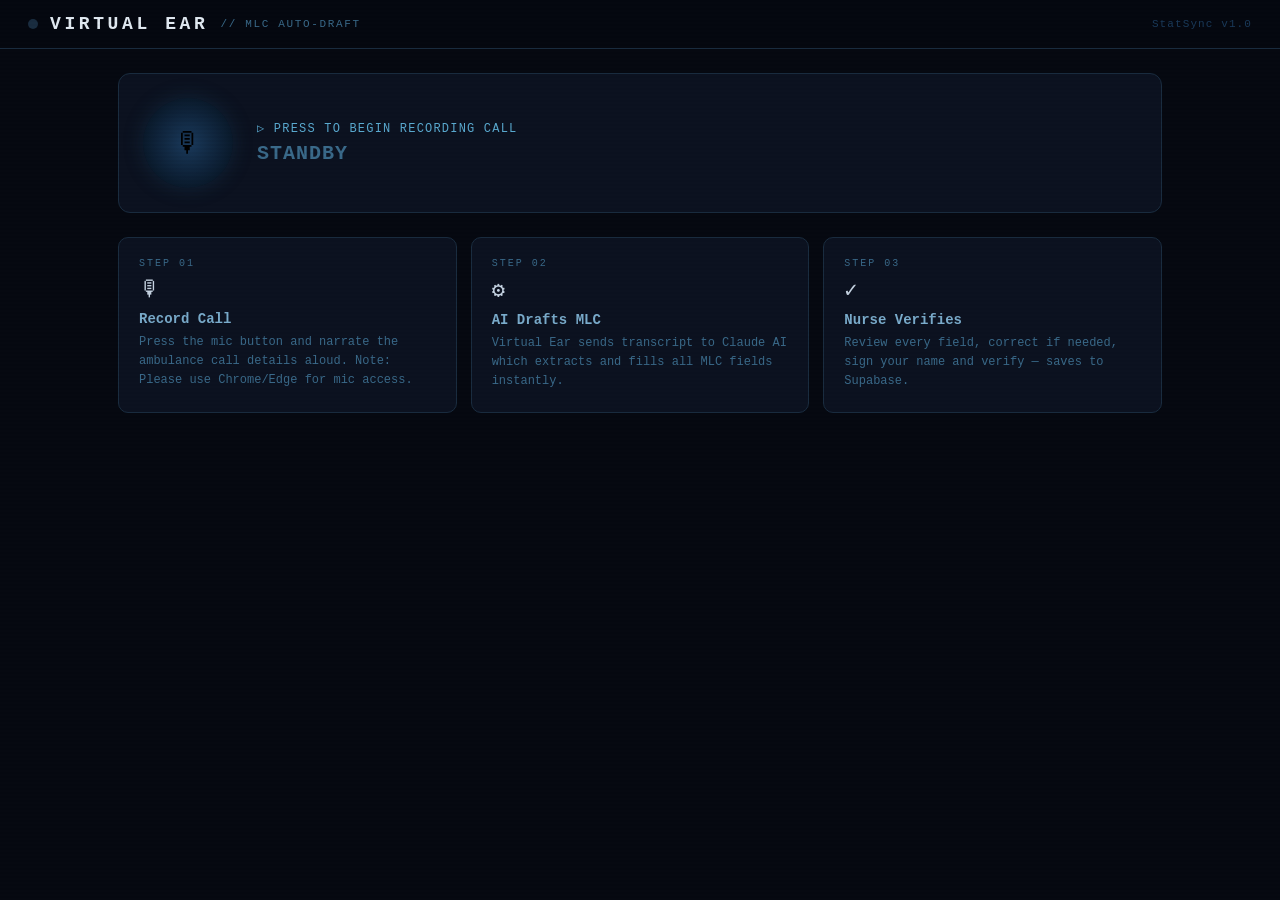
==== commit dfa00af7: "Add files via upload" ====
--- a/virtual_ear.html
+++ b/virtual_ear.html
@@ -4,657 +4,274 @@
 <meta charset="UTF-8"/>
 <meta name="viewport" content="width=device-width, initial-scale=1.0"/>
 <title>StatSync — Virtual Ear</title>
-<link rel="preconnect" href="https://fonts.googleapis.com">
-<link href="https://fonts.googleapis.com/css2?family=Outfit:wght@300;400;500;600;700&family=IBM+Plex+Mono:wght@400;500&display=swap" rel="stylesheet">
 <style>
-  /* ─── Design Tokens ─────────────────────────────────────────────────── */
   :root {
-    /* Greens */
-    --g50:  #f0faf4; --g100: #d4f1e1; --g200: #a8e2c3; --g300: #72cfa0;
-    --g400: #3fb87d; --g500: #22a063; --g600: #1a8450; --g700: #156640;
-    --g800: #104f31; --g900: #0b3a23;
-
-    /* Neutrals */
-    --n0:   #ffffff; --n50:  #f7f8fa; --n100: #eff1f4; --n150: #e3e7ed;
-    --n200: #d0d6df; --n300: #b0bbc8; --n400: #8898aa; --n500: #637586;
-    --n600: #4a5a6a; --n700: #354554; --n800: #243040; --n900: #151e29;
-
-    /* Blues */
-    --b100: #dbeeff; --b200: #b3d9ff; --b400: #5aaad0; --b500: #2a7ab0; --b600: #1a5a8a;
-
-    /* Semantic */
-    --red:    #ef4444; --red-bg:  #fef2f2; --red-border:  #fecaca;
-    --amber:  #f59e0b; --amber-bg:#fffbeb; --amber-border:#fde68a;
-    --green:  var(--g500); --green-bg: var(--g50); --green-border: var(--g200);
-
-    /* Surface */
-    --bg:       var(--n50);
-    --surface:  var(--n0);
-    --border:   var(--n150);
-    --border2:  var(--n100);
-
-    /* Text */
-    --text:     var(--n800);
-    --text2:    var(--n600);
-    --text3:    var(--n400);
-
-    /* Shadows */
-    --s1: 0 1px 3px rgba(0,0,0,.06), 0 1px 2px rgba(0,0,0,.04);
-    --s2: 0 4px 12px rgba(0,0,0,.07), 0 2px 6px rgba(0,0,0,.04);
-    --s3: 0 8px 24px rgba(0,0,0,.09), 0 3px 8px rgba(0,0,0,.05);
-
-    /* Typography */
-    --font:  'Outfit', sans-serif;
-    --mono:  'IBM Plex Mono', monospace;
-
-    /* Radii */
-    --r-sm: 8px; --r-md: 12px; --r-lg: 16px;
-  }
-
+    --bg: #060911; --bg2: #0c1220; --bg3: #080f1a;
+    --border: #1a2d40; --border2: #142030;
+    --text: #c8d6e5; --text2: #7aaccc; --text3: #3a6a8a;
+    --red: #ff2d2d; --orange: #ff8c00; --yellow: #f0c040;
+    --green: #4ade80; --blue: #2a7ab0; --bluelight: #5aaad0;
+    --font: 'Courier New', monospace;
+  }
   * { box-sizing: border-box; margin: 0; padding: 0; }
-
-  body {
-    background: var(--bg);
-    color: var(--text);
-    font-family: var(--font);
-    min-height: 100vh;
-    -webkit-font-smoothing: antialiased;
-  }
-
-  /* ─── Header / Topbar ───────────────────────────────────────────────── */
+  body { background: var(--bg); color: var(--text); font-family: var(--font); min-height: 100vh; }
+
+  /* scanlines */
+  body::before {
+    content: ''; position: fixed; inset: 0; pointer-events: none; z-index: 999;
+    background: repeating-linear-gradient(0deg, transparent, transparent 2px, rgba(0,0,0,0.03) 2px, rgba(0,0,0,0.03) 4px);
+  }
+
   header {
-    position: sticky; top: 0; z-index: 100;
-    background: var(--surface);
-    border-bottom: 1px solid var(--border);
-    padding: 0 28px;
-    height: 58px;
-    display: flex; align-items: center; justify-content: space-between;
-    box-shadow: var(--s1);
-  }
-
+    position: sticky; top: 0; z-index: 100; background: rgba(6,9,17,0.97);
+    border-bottom: 1px solid var(--border); padding: 14px 28px;
+    display: flex; align-items: center; justify-content: space-between; backdrop-filter: blur(10px);
+  }
   .logo { display: flex; align-items: center; gap: 12px; }
-
-  .logo-icon {
-    width: 32px; height: 32px; border-radius: 8px;
-    background: linear-gradient(135deg, var(--g500), var(--g700));
-    display: flex; align-items: center; justify-content: center;
-    font-size: 15px; color: white; box-shadow: 0 2px 6px rgba(34,160,99,.35);
-  }
-
-  /* The live dot — kept as #liveDot, just restyled */
-  .dot {
-    width: 8px; height: 8px; border-radius: 50%;
-    background: var(--n200); transition: all .3s;
-    flex-shrink: 0;
-  }
-  .dot.live {
-    background: var(--red);
-    box-shadow: 0 0 0 3px rgba(239,68,68,.2);
-    animation: blink 1s infinite;
-  }
-
-  .logo-text {
-    font-size: 16px; font-weight: 700;
-    color: var(--n800); letter-spacing: .04em;
-  }
-  .logo-sub {
-    font-size: 11px; font-weight: 500;
-    color: var(--text3); letter-spacing: .08em;
-    background: var(--g50); border: 1px solid var(--g200);
-    padding: 2px 8px; border-radius: 20px; font-family: var(--mono);
-  }
-
-  .header-right { display: flex; gap: 16px; align-items: center; }
-
-  .timer {
-    font-size: 12px; font-weight: 600; font-family: var(--mono);
-    color: var(--red); background: var(--red-bg);
-    border: 1px solid var(--red-border);
-    padding: 4px 10px; border-radius: 20px; display: none;
-  }
-  .timer.active { display: flex; align-items: center; gap: 5px; }
-
-  .version {
-    font-size: 11px; font-weight: 500;
-    color: var(--text3); font-family: var(--mono);
-  }
-
-  /* ─── Main Layout ───────────────────────────────────────────────────── */
-  main {
-    padding: 28px;
-    max-width: 1100px;
-    margin: 0 auto;
-  }
-
-  /* ─── Page Title Row ────────────────────────────────────────────────── */
-  .page-title-row {
-    text-align: center;
-    margin-bottom: 0;  /* title is now inside the hero panel */
-  }
-  .page-title { font-size: 24px; font-weight: 700; color: var(--n900); }
-  .page-subtitle { font-size: 14px; color: var(--text2); margin-top: 4px; }
-
-  /* Hero control panel — centered */
-  .hero-panel {
-    background: var(--surface);
-    border: 1px solid var(--border);
-    border-radius: var(--r-lg);
-    padding: 40px 24px 32px;
-    margin-bottom: 20px;
-    box-shadow: var(--s2);
-    display: flex; flex-direction: column; align-items: center;
-    gap: 24px;
-  }
-
-  /* ─── Card / Panel ──────────────────────────────────────────────────── */
-  .panel {
-    background: var(--surface);
-    border: 1px solid var(--border);
-    border-radius: var(--r-lg);
-    padding: 24px;
-    margin-bottom: 20px;
-    box-shadow: var(--s1);
-  }
-
-  .label {
-    font-size: 10px; font-weight: 600;
-    color: var(--text3); letter-spacing: .12em;
-    margin-bottom: 6px; text-transform: uppercase;
-    font-family: var(--mono);
-  }
-
-  /* ─── Control Panel ─────────────────────────────────────────────────── */
-  .control {
-    display: flex; flex-direction: column;
-    align-items: center; gap: 28px;
-    padding: 12px 0 8px;
-  }
-
-  /* Hero mic button */
+  .dot { width: 10px; height: 10px; border-radius: 50%; background: var(--border); transition: all .3s; }
+  .dot.live { background: var(--red); box-shadow: 0 0 12px var(--red); animation: blink 1s infinite; }
+  .logo-text { font-size: 18px; font-weight: 700; letter-spacing: .2em; color: #e2eaf2; }
+  .logo-sub { font-size: 11px; color: var(--text3); letter-spacing: .15em; }
+  .timer { font-size: 13px; color: #ff6060; display: none; }
+  .timer.active { display: block; }
+  .version { font-size: 11px; color: #1a3a5a; letter-spacing: .1em; }
+
+  main { padding: 24px 28px; max-width: 1100px; margin: 0 auto; }
+
+  .panel { background: var(--bg2); border: 1px solid var(--border); border-radius: 12px; padding: 24px; margin-bottom: 20px; }
+  .label { font-size: 10px; color: var(--text3); letter-spacing: .2em; margin-bottom: 6px; text-transform: uppercase; }
+
+  /* Control Panel */
+  .control { display: flex; gap: 24px; align-items: center; flex-wrap: wrap; }
   .mic-btn {
-    width: 148px; height: 148px; border-radius: 50%; border: none;
-    cursor: pointer; flex-shrink: 0; transition: all .2s ease;
-    font-size: 52px;
-    display: flex; align-items: center; justify-content: center;
-    background: var(--g50);
-    border: 3px solid var(--g200);
-    box-shadow: 0 0 0 10px var(--g50), 0 0 0 11px var(--g200), var(--s3);
-    color: var(--g600);
-  }
-  .mic-btn:hover:not(:disabled) {
-    background: var(--g100);
-    border-color: var(--g400);
-    box-shadow: 0 0 0 10px var(--g100), 0 0 0 11px var(--g300), 0 10px 32px rgba(34,160,99,.22);
-    transform: scale(1.04);
+    width: 90px; height: 90px; border-radius: 50%; border: none; cursor: pointer; flex-shrink: 0;
+    background: radial-gradient(circle, #1a3a5c 0%, #0a1a2c 70%);
+    box-shadow: 0 0 20px rgba(30,80,120,.3); transition: all .15s ease;
+    font-size: 28px; display: flex; align-items: center; justify-content: center;
   }
   .mic-btn.recording {
-    background: linear-gradient(135deg, #fee2e2, #fecaca);
-    border-color: var(--red);
-    box-shadow: 0 0 0 10px #fef2f2, 0 0 0 11px #fecaca, 0 8px 28px rgba(239,68,68,.2);
-    animation: pulse 1.2s ease-in-out infinite;
-    color: var(--red);
-  }
-  .mic-btn:disabled { opacity: .5; cursor: not-allowed; transform: none; }
-
-  .status-area {
-    text-align: center;
-    display: flex; flex-direction: column; align-items: center; gap: 4px;
-  }
-
-  .status-label {
-    font-size: 11px; font-weight: 600;
-    color: var(--text3); letter-spacing: .1em;
-    text-transform: uppercase; font-family: var(--mono);
-  }
-
-  .status-main {
-    font-size: 20px; font-weight: 700;
-    color: var(--n700); letter-spacing: .02em;
-  }
-  .status-main.active { color: var(--red); }
-
-  .waveform {
-    display: flex; gap: 3px; height: 28px;
-    align-items: flex-end; margin-top: 6px; display: none;
-    justify-content: center;
-  }
+    background: radial-gradient(circle, #8b0000 0%, #3d0000 70%);
+    box-shadow: 0 0 30px rgba(255,45,45,.5), 0 0 60px rgba(255,45,45,.2);
+    animation: pulse 1s ease-in-out infinite;
+  }
+  .mic-btn:disabled { opacity: .5; cursor: not-allowed; }
+  .status-area { flex: 1; }
+  .status-label { font-size: 12px; color: var(--bluelight); letter-spacing: .1em; margin-bottom: 6px; }
+  .status-main { font-size: 20px; font-weight: 700; letter-spacing: .05em; color: var(--text3); }
+  .status-main.active { color: #ff6060; }
+  .waveform { display: flex; gap: 3px; height: 28px; align-items: flex-end; margin-top: 10px; display: none; }
   .waveform.show { display: flex; }
-  .wave-bar {
-    width: 4px; border-radius: 2px;
-    background: linear-gradient(to top, var(--g400), var(--g300));
-    animation: wave .4s ease infinite;
-  }
-
-  /* ─── Error Box ─────────────────────────────────────────────────────── */
-  .error-box {
-    margin-top: 14px; padding: 10px 14px;
-    background: var(--red-bg); border: 1px solid var(--red-border);
-    border-radius: var(--r-sm); font-size: 13px; color: var(--red);
-    display: none;
-  }
+  .wave-bar { width: 4px; border-radius: 2px; background: rgba(255,60,60,.7); animation: wave .4s ease infinite; }
+
+  /* Error banner */
+  .error-box { padding: 10px 16px; background: rgba(180,30,30,.15); border: 1px solid #5a1a1a; border-radius: 6px; font-size: 12px; color: #ff8080; margin-top: 14px; display: none; }
   .error-box.show { display: block; }
 
-  /* ─── Tabs ──────────────────────────────────────────────────────────── */
-  .tabs {
-    display: flex; gap: 2px;
-    background: var(--n100); border-radius: 10px 10px 0 0;
-    padding: 4px 4px 0;
-  }
+  /* Tabs */
+  .tabs { display: flex; gap: 4px; margin-bottom: 0; }
   .tab-btn {
-    padding: 9px 20px; border: none; cursor: pointer;
-    font-family: var(--font); font-size: 13px; font-weight: 500;
-    color: var(--text3); background: transparent;
-    border-radius: 8px 8px 0 0;
-    transition: all .2s; letter-spacing: .02em;
-  }
-  .tab-btn.active {
-    background: var(--surface); color: var(--g600);
-    font-weight: 600;
-    box-shadow: 0 -1px 0 var(--g400) inset, var(--s1);
-  }
-  .tab-btn:hover:not(.active) { color: var(--text); background: rgba(255,255,255,.6); }
-
+    padding: 8px 20px; border: none; cursor: pointer; font-family: var(--font);
+    font-size: 12px; letter-spacing: .1em; text-transform: uppercase;
+    background: transparent; color: var(--text3);
+    border-bottom: 2px solid transparent; border-radius: 6px 6px 0 0;
+    transition: all .2s;
+  }
+  .tab-btn.active { background: var(--bg2); color: var(--bluelight); border-bottom-color: var(--blue); }
   .tab-content { display: none; }
   .tab-content.active { display: block; }
 
-  /* ─── Transcript Box ────────────────────────────────────────────────── */
-  .transcript-box {
-    font-size: 14px; line-height: 1.9;
-    color: var(--text2); padding: 20px;
-    background: var(--surface);
-    border: 1px solid var(--border);
-    border-top: none;
-    border-radius: 0 0 var(--r-md) var(--r-md);
-    min-height: 110px;
-    font-family: var(--font);
-  }
+  /* Transcript */
+  .transcript-box { font-size: 14px; line-height: 1.8; color: #a0c0d8; padding: 20px; background: var(--bg2); border: 1px solid var(--border); border-radius: 0 12px 12px 12px; min-height: 100px; }
   .interim { color: var(--text3); font-style: italic; }
 
-  /* ─── Processing ────────────────────────────────────────────────────── */
-  .processing {
-    text-align: center; padding: 48px 24px;
-    background: var(--surface);
-    border: 1px solid var(--border); border-top: none;
-    border-radius: 0 0 var(--r-md) var(--r-md);
-  }
-  .processing-icon {
-    font-size: 28px; display: inline-block;
-    animation: spin 2s linear infinite; color: var(--g500);
-  }
-  .processing-label {
-    font-size: 13px; color: var(--text2);
-    letter-spacing: .05em; margin-top: 14px; font-weight: 500;
-  }
-
-  /* ─── MLC Report Card ───────────────────────────────────────────────── */
-  .mlc-header {
-    display: flex; justify-content: space-between;
-    align-items: flex-start; margin-bottom: 20px;
-    flex-wrap: wrap; gap: 12px;
-    padding-bottom: 18px; border-bottom: 1px solid var(--border2);
-  }
-  .mlc-number {
-    font-size: 20px; font-weight: 700;
-    color: var(--n900); font-family: var(--mono); letter-spacing: .05em;
-  }
+  /* Processing */
+  .processing { text-align: center; padding: 40px; }
+  .processing-icon { font-size: 32px; animation: spin 2s linear infinite; display: inline-block; }
+  .processing-label { font-size: 13px; color: #4a8aaa; letter-spacing: .2em; margin-top: 14px; }
+
+  /* MLC Report */
+  .mlc-header { display: flex; justify-content: space-between; align-items: center; margin-bottom: 20px; flex-wrap: wrap; gap: 12px; }
+  .mlc-number { font-size: 22px; font-weight: 700; color: #e2eaf2; letter-spacing: .05em; }
   .urgency-badge {
-    padding: 6px 16px; border-radius: 20px;
-    font-size: 11px; font-weight: 700; letter-spacing: .12em;
-    font-family: var(--mono); text-transform: uppercase;
-  }
-
-  /* Banners */
+    padding: 8px 20px; border-radius: 20px; font-size: 13px; font-weight: 700; letter-spacing: .15em;
+  }
   .warn-banner, .ok-banner {
-    display: flex; align-items: center; gap: 8px;
-    padding: 10px 14px; border-radius: var(--r-sm);
-    font-size: 13px; font-weight: 500; margin-bottom: 18px;
-  }
-  .warn-banner {
-    background: var(--amber-bg); border: 1px solid var(--amber-border); color: var(--amber);
-  }
-  .ok-banner {
-    background: var(--green-bg); border: 1px solid var(--green-border); color: var(--g600);
-    display: none;
-  }
-
-  /* Fields */
+    padding: 10px 16px; border-radius: 6px; font-size: 12px; margin-bottom: 18px;
+  }
+  .warn-banner { background: rgba(255,160,0,.08); border: 1px solid rgba(255,160,0,.3); color: #ffb830; }
+  .ok-banner { background: rgba(74,222,128,.08); border: 1px solid rgba(74,222,128,.3); color: #4ade80; display: none; }
+
   .fields-grid { display: grid; grid-template-columns: 1fr 1fr; gap: 14px; }
-
-  .field-group { display: flex; flex-direction: column; gap: 5px; }
-  .field-label {
-    font-size: 10px; font-weight: 600;
-    color: var(--text3); letter-spacing: .1em;
-    font-family: var(--mono);
-  }
+  .field-group { display: flex; flex-direction: column; gap: 4px; }
+  .field-label { font-size: 10px; color: var(--text3); letter-spacing: .15em; }
   .field-input {
-    background: var(--n50); border: 1px solid var(--border);
-    border-radius: var(--r-sm);
-    padding: 8px 11px; color: var(--text);
-    font-size: 13px; font-family: var(--font); font-weight: 500;
-    width: 100%; transition: border .18s, box-shadow .18s;
-  }
-  .field-input:focus {
-    outline: none;
-    border-color: var(--g400);
-    box-shadow: 0 0 0 3px rgba(34,160,99,.12);
-    background: var(--surface);
-  }
-  .field-input:disabled {
-    opacity: .65; background: var(--n100); cursor: not-allowed;
-  }
-
-  /* Vitals */
-  .vitals-box {
-    margin-top: 18px; padding: 16px;
-    background: var(--n50); border-radius: var(--r-md);
-    border: 1px solid var(--border2);
-  }
-  .vitals-grid { display: grid; grid-template-columns: 1fr 1fr 1fr; gap: 12px; margin-top: 10px; }
-
-  /* Tags */
-  .tags-row { display: flex; flex-wrap: wrap; gap: 8px; margin-top: 8px; }
-
-  .tag-injury {
-    padding: 4px 12px;
-    background: #fef2f2; border: 1px solid #fecaca;
-    border-radius: 20px; font-size: 12px; font-weight: 500; color: #dc2626;
-  }
-  .tag-complaint {
-    padding: 4px 12px;
-    background: var(--b100); border: 1px solid var(--b200);
-    border-radius: 20px; font-size: 12px; font-weight: 500; color: var(--b500);
-  }
-
-  /* Notes */
+    background: var(--bg3); border: 1px solid var(--border); border-radius: 5px;
+    padding: 8px 10px; color: #a0c0d8; font-size: 13px; font-family: var(--font);
+    width: 100%; transition: border .2s;
+  }
+  .field-input:focus { outline: none; border-color: var(--blue); }
+  .field-input:disabled { opacity: .6; }
+
+  .vitals-box { margin-top: 16px; padding: 16px; background: var(--bg3); border-radius: 8px; border: 1px solid var(--border2); }
+  .vitals-grid { display: grid; grid-template-columns: 1fr 1fr 1fr; gap: 10px; margin-top: 10px; }
+
+  .tags-row { display: flex; flex-wrap: wrap; gap: 8px; margin-top: 10px; }
+  .tag-injury { padding: 4px 12px; background: rgba(220,60,60,.12); border: 1px solid rgba(220,60,60,.3); border-radius: 20px; font-size: 12px; color: #ff9090; }
+  .tag-complaint { padding: 4px 12px; background: rgba(60,120,220,.12); border: 1px solid rgba(60,120,220,.3); border-radius: 20px; font-size: 12px; color: #88b8f0; }
+
   .notes-area {
-    width: 100%;
-    background: var(--n50); border: 1px solid var(--border);
-    border-radius: var(--r-sm);
-    padding: 10px 12px; color: var(--text);
-    font-size: 13px; font-family: var(--font);
-    resize: vertical; margin-top: 8px;
-    transition: border .18s, box-shadow .18s;
-  }
-  .notes-area:focus {
-    outline: none;
-    border-color: var(--g400);
-    box-shadow: 0 0 0 3px rgba(34,160,99,.12);
-    background: var(--surface);
-  }
-
-  /* ─── Nurse Verify Section ──────────────────────────────────────────── */
-  .verify-section {
-    margin-top: 20px; padding: 18px 20px;
-    background: var(--g50); border: 1px solid var(--g200);
-    border-radius: var(--r-md);
-    display: flex; flex-wrap: wrap; align-items: center; gap: 12px;
-  }
-  .verify-label-col { flex: 1 0 100%; margin-bottom: 4px; }
-
+    width: 100%; background: var(--bg3); border: 1px solid var(--border);
+    border-radius: 6px; padding: 10px 12px; color: #a0c0d8; font-size: 13px;
+    font-family: var(--font); resize: vertical; margin-top: 10px;
+  }
+  .notes-area:focus { outline: none; border-color: var(--blue); }
+
+  /* Nurse verify section */
+  .verify-section { margin-top: 20px; padding: 16px; background: rgba(74,222,128,.04); border: 1px solid rgba(74,222,128,.15); border-radius: 8px; }
   .nurse-input {
-    background: var(--surface); border: 1px solid var(--border);
-    border-radius: var(--r-sm);
-    padding: 9px 13px; color: var(--text);
-    font-family: var(--font); font-size: 13px; font-weight: 500;
-    width: 220px; transition: border .18s, box-shadow .18s;
-  }
-  .nurse-input:focus {
-    outline: none;
-    border-color: var(--g400);
-    box-shadow: 0 0 0 3px rgba(34,160,99,.12);
-  }
-
-  /* ─── Buttons ───────────────────────────────────────────────────────── */
-  .btn {
-    padding: 9px 18px; border-radius: var(--r-sm);
-    border: 1px solid transparent; cursor: pointer;
-    font-family: var(--font); font-size: 13px; font-weight: 600;
-    letter-spacing: .02em; transition: all .18s;
-  }
-  .btn:hover { transform: translateY(-1px); }
-  .btn:active { transform: translateY(0); }
-
-  .btn-ghost {
-    background: transparent; border-color: var(--border);
-    color: var(--text2);
-  }
-  .btn-ghost:hover { background: var(--n100); border-color: var(--n200); }
-
-  .btn-verify {
-    background: var(--g500); color: white; border-color: var(--g600);
-    box-shadow: 0 2px 6px rgba(34,160,99,.3);
-  }
-  .btn-verify:hover { background: var(--g600); box-shadow: 0 4px 12px rgba(34,160,99,.4); }
-
-  .btn-regen {
-    background: var(--surface); border-color: var(--b400); color: var(--b500);
-    box-shadow: var(--s1);
-  }
-  .btn-regen:hover { background: var(--b100); border-color: var(--b500); }
-
-  /* ─── Steps Guide — compact hint strip ─────────────────────────────── */
-  .steps {
-    display: grid; grid-template-columns: repeat(3, 1fr);
-    gap: 12px; margin-top: 8px;
-  }
-
-  .step-card {
-    background: var(--surface); border: 1px solid var(--border);
-    border-radius: var(--r-md); padding: 14px 16px;
-    box-shadow: var(--s1);
-    position: relative; overflow: hidden;
-    display: flex; align-items: flex-start; gap: 12px;
-  }
-  .step-card:hover { box-shadow: var(--s2); }
-
-  .step-card::before {
-    content: ''; position: absolute; top: 0; left: 0; bottom: 0; width: 3px;
-    background: linear-gradient(180deg, var(--g400), var(--g300));
-    border-radius: var(--r-md) 0 0 var(--r-md);
-  }
-
-  .step-left { flex-shrink: 0; }
-
-  .step-icon {
-    width: 32px; height: 32px; border-radius: 8px;
-    background: var(--g50); border: 1px solid var(--g200);
-    display: flex; align-items: center; justify-content: center;
-    font-size: 14px;
-  }
-
-  .step-body { flex: 1; }
-
-  .step-num {
-    font-size: 9px; font-weight: 700; font-family: var(--mono);
-    color: var(--g500); letter-spacing: .15em;
-    text-transform: uppercase; margin-bottom: 3px;
-  }
-  .step-title {
-    font-size: 13px; font-weight: 600;
-    color: var(--n700); margin-bottom: 3px;
-  }
-  .step-desc {
-    font-size: 12px; color: var(--text3); line-height: 1.5;
-  }
-
-  /* ─── Section dividers ──────────────────────────────────────────────── */
-  .section-heading {
-    font-size: 13px; font-weight: 600; color: var(--text2);
-    margin-bottom: 4px; margin-top: 18px;
-  }
-
-  /* ─── Animations ────────────────────────────────────────────────────── */
-  @keyframes blink   { 0%,100%{opacity:1} 50%{opacity:.3} }
-  @keyframes pulse   { 0%,100%{transform:scale(1)} 50%{transform:scale(1.05)} }
-  @keyframes wave    { 0%,100%{height:25%} 50%{height:90%} }
-  @keyframes spin    { from{transform:rotate(0deg)} to{transform:rotate(360deg)} }
-
-  /* ─── Responsive ────────────────────────────────────────────────────── */
-  @media (max-width: 700px) {
-    .fields-grid, .vitals-grid { grid-template-columns: 1fr; }
-    .steps { grid-template-columns: 1fr; }
+    background: var(--bg3); border: 1px solid var(--border); border-radius: 5px;
+    padding: 8px 12px; color: #a0c0d8; font-family: var(--font); font-size: 13px;
+    width: 240px; margin-right: 12px;
+  }
+  .nurse-input:focus { outline: none; border-color: var(--green); }
+
+  .btn { padding: 10px 20px; border: none; border-radius: 6px; cursor: pointer; font-family: var(--font); font-size: 12px; letter-spacing: .1em; transition: opacity .2s; }
+  .btn:hover { opacity: .85; }
+  .btn-ghost { background: transparent; border: 1px solid var(--border); color: var(--text3); }
+  .btn-verify { background: rgba(74,222,128,.15); border: 1px solid var(--green); color: var(--green); font-weight: 700; }
+  .btn-regen { background: transparent; border: 1px solid var(--blue); color: var(--bluelight); }
+
+  /* Steps guide */
+  .steps { display: grid; grid-template-columns: repeat(3, 1fr); gap: 14px; margin-top: 24px; }
+  .step-card { background: var(--bg2); border: 1px solid var(--border); border-radius: 10px; padding: 20px; }
+  .step-num { font-size: 10px; color: var(--text3); letter-spacing: .2em; margin-bottom: 8px; }
+  .step-icon { font-size: 22px; margin-bottom: 8px; }
+  .step-title { font-size: 14px; color: var(--text2); font-weight: 700; margin-bottom: 6px; }
+  .step-desc { font-size: 12px; color: var(--text3); line-height: 1.6; }
+
+  @keyframes blink { 0%,100%{opacity:1} 50%{opacity:.3} }
+  @keyframes pulse { 0%,100%{transform:scale(1)} 50%{transform:scale(1.06)} }
+  @keyframes wave { 0%,100%{height:30%} 50%{height:90%} }
+  @keyframes spin { from{transform:rotate(0deg)} to{transform:rotate(360deg)} }
+
+  @media (max-width: 600px) {
+    .fields-grid, .vitals-grid, .steps { grid-template-columns: 1fr; }
     main { padding: 16px; }
-    header { padding: 0 16px; }
-    .verify-section { flex-direction: column; align-items: flex-start; }
-    .nurse-input { width: 100%; }
-    .mic-btn { width: 120px; height: 120px; font-size: 42px; }
-    .hero-panel { padding: 32px 16px 24px; }
   }
 </style>
 </head>
 <body>
 
-<!-- ─── Header ──────────────────────────────────────────────────────────── -->
 <header>
   <div class="logo">
-    <div class="logo-icon">🩺</div>
     <div class="dot" id="liveDot"></div>
-    <span class="logo-text">Virtual Ear</span>
-    <span class="logo-sub">MLC AUTO-DRAFT</span>
+    <span class="logo-text">VIRTUAL EAR</span>
+    <span class="logo-sub">// MLC AUTO-DRAFT</span>
   </div>
-  <div class="header-right">
+  <div style="display:flex;gap:20px;align-items:center">
     <span class="timer" id="timerDisplay">⏱ 00:00</span>
     <span class="version">StatSync v1.0</span>
   </div>
 </header>
 
-<!-- ─── Main ────────────────────────────────────────────────────────────── -->
 <main>
-
-  <!-- Hero Panel: Title + Mic (centered) -->
-  <div class="hero-panel">
-
-    <!-- Page title sits above the mic -->
-    <div class="page-title-row">
-      <div class="page-title">Virtual Ear</div>
-      <div class="page-subtitle">Record ambulance calls — AI drafts the MLC report instantly.</div>
-    </div>
-
-    <!-- Control: mic + status, now stacked vertically -->
+  <div class="panel">
     <div class="control">
       <button class="mic-btn" id="micBtn" onclick="toggleRecording()">🎙</button>
       <div class="status-area">
-        <div class="status-label" id="statusLabel">Press mic to begin recording</div>
-        <div class="status-main" id="statusMain">Standby</div>
-        <div class="waveform" id="waveform"></div>
+        <div class="status-label" id="statusLabel">▷ PRESS TO BEGIN RECORDING CALL</div>
+        <div class="status-main" id="statusMain">STANDBY</div>
+        <div class="waveform" id="waveform">
+          </div>
       </div>
-    </div>
-
+      <button class="btn btn-regen" id="regenBtn" style="display:none" onclick="regenerate()">↻ RE-GENERATE</button>
+    </div>
     <div class="error-box" id="errorBox"></div>
   </div>
 
-  <!-- Re-generate button (only visible after a report is done) -->
-  <div style="display:flex;justify-content:flex-end;margin-bottom:16px">
-    <button class="btn btn-regen" id="regenBtn" style="display:none" onclick="regenerate()">↻ Re-generate</button>
-  </div>
-
-  <!-- Tabs + content -->
   <div id="tabsArea" style="display:none">
     <div class="tabs">
       <button class="tab-btn active" onclick="switchTab('transcript', this)">📻 Raw Transcript</button>
       <button class="tab-btn" onclick="switchTab('report', this)">📋 MLC Draft Report</button>
     </div>
 
-    <!-- Transcript tab -->
     <div class="tab-content active" id="tab-transcript">
       <div class="transcript-box" id="transcriptBox">
         <span id="finalText"></span><span class="interim" id="interimText"></span>
       </div>
     </div>
 
-    <!-- Report tab -->
     <div class="tab-content" id="tab-report">
-
-      <!-- Processing state -->
       <div class="processing" id="processingBox" style="display:none">
         <span class="processing-icon">⚙</span>
-        <div class="processing-label">AI parsing transcript → MLC draft…</div>
+        <div class="processing-label">AI PARSING TRANSCRIPT → MLC DRAFT...</div>
       </div>
 
-      <!-- MLC Form -->
       <div id="mlcForm" style="display:none" class="panel" style="margin-bottom:0">
-
         <div class="mlc-header">
           <div>
-            <div class="label">Medico-Legal Case Report</div>
+            <div class="label">MEDICO-LEGAL CASE REPORT</div>
             <div class="mlc-number" id="mlcNumber">—</div>
           </div>
           <div class="urgency-badge" id="urgencyBadge">—</div>
         </div>
 
-        <div class="warn-banner" id="warnBanner">⚠ AI Draft — Provisional. All fields are editable. Nurse must verify before submission.</div>
-        <div class="ok-banner" id="okBanner">✓ Verified — Cleared for hospital records.</div>
-
-        <!-- Main fields -->
+        <div class="warn-banner" id="warnBanner">⚠ AI DRAFT — PROVISIONAL. All fields are editable. Nurse must verify before submission.</div>
+        <div class="ok-banner" id="okBanner">✓ VERIFIED — Cleared for hospital records.</div>
+
         <div class="fields-grid" id="fieldsGrid"></div>
 
-        <!-- Vitals -->
         <div class="vitals-box">
-          <div class="label">Vital Signs (Reported)</div>
+          <div class="label">VITAL SIGNS (REPORTED)</div>
           <div class="vitals-grid" id="vitalsGrid"></div>
         </div>
 
-        <!-- Injuries + Complaints -->
-        <div style="margin-top:16px">
-          <div class="label">Visible Injuries</div>
+        <div style="margin-top:14px">
+          <div class="label">VISIBLE INJURIES</div>
           <div class="tags-row" id="injuriesTags"></div>
         </div>
-        <div style="margin-top:16px">
-          <div class="label">Chief Complaints</div>
+        <div style="margin-top:14px">
+          <div class="label">CHIEF COMPLAINTS</div>
           <div class="tags-row" id="complaintsTags"></div>
         </div>
-
-        <!-- Notes -->
-        <div style="margin-top:16px">
-          <div class="label">Additional Notes</div>
-          <textarea class="notes-area" id="notesField" rows="3" placeholder="Any extra context…"></textarea>
+        <div style="margin-top:14px">
+          <div class="label">ADDITIONAL NOTES</div>
+          <textarea class="notes-area" id="notesField" rows="3"></textarea>
         </div>
 
-        <!-- Nurse verify -->
         <div class="verify-section" id="verifySection">
-          <div class="verify-label-col">
-            <div class="label" style="margin-bottom:0">Nurse Verification</div>
-          </div>
-          <input class="nurse-input" id="nurseInput" type="text" placeholder="Enter nurse name…" />
-          <button class="btn btn-verify" onclick="verifyMLC()">✓ Verify &amp; Submit</button>
-          <button class="btn btn-ghost" onclick="discardReport()">Discard</button>
+          <div class="label" style="margin-bottom:10px">NURSE VERIFICATION</div>
+          <input class="nurse-input" id="nurseInput" type="text" placeholder="Enter nurse name..." />
+          <button class="btn btn-verify" onclick="verifyMLC()">✓ VERIFY & SUBMIT</button>
+          <button class="btn btn-ghost" style="margin-left:8px" onclick="discardReport()">DISCARD</button>
         </div>
-
-      </div><!-- /mlcForm -->
-    </div><!-- /tab-report -->
-  </div><!-- /tabsArea -->
-
-  <!-- Steps Guide — compact hints at the bottom -->
+      </div>
+    </div>
+  </div>
+
   <div class="steps" id="stepsGuide">
     <div class="step-card">
-      <div class="step-left"><div class="step-icon">🎙</div></div>
-      <div class="step-body">
-        <div class="step-num">Step 01</div>
-        <div class="step-title">Record Call</div>
-        <div class="step-desc">Narrate the ambulance call aloud. Use Chrome/Edge for mic access.</div>
-      </div>
+      <div class="step-num">STEP 01</div>
+      <div class="step-icon">🎙</div>
+      <div class="step-title">Record Call</div>
+      <div class="step-desc">Press the mic button and narrate the ambulance call details aloud. Note: Please use Chrome/Edge for mic access.</div>
     </div>
     <div class="step-card">
-      <div class="step-left"><div class="step-icon">⚙</div></div>
-      <div class="step-body">
-        <div class="step-num">Step 02</div>
-        <div class="step-title">AI Drafts MLC</div>
-        <div class="step-desc">Claude AI extracts and fills all MLC fields from the transcript instantly.</div>
-      </div>
+      <div class="step-num">STEP 02</div>
+      <div class="step-icon">⚙</div>
+      <div class="step-title">AI Drafts MLC</div>
+      <div class="step-desc">Virtual Ear sends transcript to Claude AI which extracts and fills all MLC fields instantly.</div>
     </div>
     <div class="step-card">
-      <div class="step-left"><div class="step-icon">✓</div></div>
-      <div class="step-body">
-        <div class="step-num">Step 03</div>
-        <div class="step-title">Nurse Verifies</div>
-        <div class="step-desc">Review, correct if needed, sign and verify — saves to Supabase.</div>
-      </div>
+      <div class="step-num">STEP 03</div>
+      <div class="step-icon">✓</div>
+      <div class="step-title">Nurse Verifies</div>
+      <div class="step-desc">Review every field, correct if needed, sign your name and verify — saves to Supabase.</div>
     </div>
   </div>
 
 </main>
 
-<!-- ─── JavaScript — UNCHANGED ─────────────────────────────────────────── -->
 <script>
 // IMPORTANT: Points to your local FastAPI server
 const API_BASE_URL = 'https://statsync-kese.onrender.com';
@@ -812,18 +429,14 @@
 }
 
 // ─── Render MLC ───────────────────────────────────────────────────────────────
-const URGENCY_COLORS = { CRITICAL:'#ef4444', HIGH:'#f59e0b', MODERATE:'#3b82f6', LOW:'#22a063' };
-const URGENCY_BGS    = { CRITICAL:'#fef2f2', HIGH:'#fffbeb', MODERATE:'#eff6ff', LOW:'#f0faf4' };
-const URGENCY_BORDERS= { CRITICAL:'#fecaca', HIGH:'#fde68a', MODERATE:'#bfdbfe', LOW:'#a8e2c3' };
+const URGENCY_COLORS = { CRITICAL:'#ff2d2d', HIGH:'#ff8c00', MODERATE:'#f0c040', LOW:'#4ade80' };
 
 function renderMLC(r) {
   document.getElementById('mlcNumber').textContent = r.mlc_number;
   const ub = document.getElementById('urgencyBadge');
-  const uc  = URGENCY_COLORS[r.urgency_level]  || '#637586';
-  const ubg = URGENCY_BGS[r.urgency_level]     || '#f7f8fa';
-  const ubr = URGENCY_BORDERS[r.urgency_level] || '#e3e7ed';
+  const uc = URGENCY_COLORS[r.urgency_level] || '#888';
   ub.textContent = r.urgency_level;
-  ub.style.cssText = `padding:6px 16px;border-radius:20px;font-size:11px;font-weight:700;letter-spacing:.12em;font-family:'IBM Plex Mono',monospace;text-transform:uppercase;background:${ubg};border:1px solid ${ubr};color:${uc}`;
+  ub.style.cssText = `padding:8px 20px;border-radius:20px;font-size:13px;font-weight:700;letter-spacing:.15em;background:${uc}22;border:1px solid ${uc};color:${uc}`;
 
   // Main fields
   const mainFields = [
@@ -857,7 +470,7 @@
   document.getElementById('notesField').value = r.additional_notes || '';
   document.getElementById('okBanner').style.display = 'none';
   document.getElementById('warnBanner').style.display = 'block';
-  document.getElementById('verifySection').style.display = 'flex';
+  document.getElementById('verifySection').style.display = 'block';
   document.getElementById('nurseInput').value = '';
   document.querySelectorAll('.field-input').forEach(i => i.disabled = false);
   document.getElementById('notesField').disabled = false;
@@ -888,8 +501,8 @@
   if (state === 'recording') {
     btn.className = 'mic-btn recording'; btn.textContent = '⏹';
     dot.className = 'dot live';
-    label.textContent = 'Recording ambulance call…';
-    main.textContent = 'Live — Capturing Audio'; main.className = 'status-main active';
+    label.textContent = '▶ RECORDING AMBULANCE CALL...';
+    main.textContent = 'LIVE — CAPTURING AUDIO'; main.className = 'status-main active';
     timer.className = 'timer active';
     wf.className = 'waveform show'; renderWaveBars();
     tabs.style.display = 'block'; steps.style.display = 'none';
@@ -898,20 +511,20 @@
   } else if (state === 'processing') {
     btn.className = 'mic-btn'; btn.textContent = '⚙'; btn.disabled = true;
     dot.className = 'dot';
-    label.textContent = 'Processing → MLC draft';
-    main.textContent = 'Generating Report…'; main.className = 'status-main active';
+    label.textContent = '▶ PROCESSING → MLC DRAFT';
+    main.textContent = 'GENERATING REPORT...'; main.className = 'status-main active';
     wf.className = 'waveform'; clearWaveBars();
   } else if (state === 'done') {
     btn.className = 'mic-btn'; btn.textContent = '🎙'; btn.disabled = false;
     dot.className = 'dot';
-    label.textContent = 'Call ended — Report ready';
-    main.textContent = 'Ready'; main.className = 'status-main';
-    regen.style.display = 'inline-flex';
+    label.textContent = '▷ CALL ENDED — REPORT READY';
+    main.textContent = 'READY'; main.className = 'status-main';
+    regen.style.display = 'inline-block';
   } else { // idle
     btn.className = 'mic-btn'; btn.textContent = '🎙'; btn.disabled = false;
     dot.className = 'dot';
-    label.textContent = 'Press mic to begin recording';
-    main.textContent = 'Standby'; main.className = 'status-main';
+    label.textContent = '▷ PRESS TO BEGIN RECORDING CALL';
+    main.textContent = 'STANDBY'; main.className = 'status-main';
     wf.className = 'waveform'; clearWaveBars();
     timer.className = 'timer';
     regen.style.display = 'none';
@@ -944,4 +557,4 @@
 function fmt(s) { return String(Math.floor(s/60)).padStart(2,'0') + ':' + String(s%60).padStart(2,'0'); }
 </script>
 </body>
-</html>
+</html>
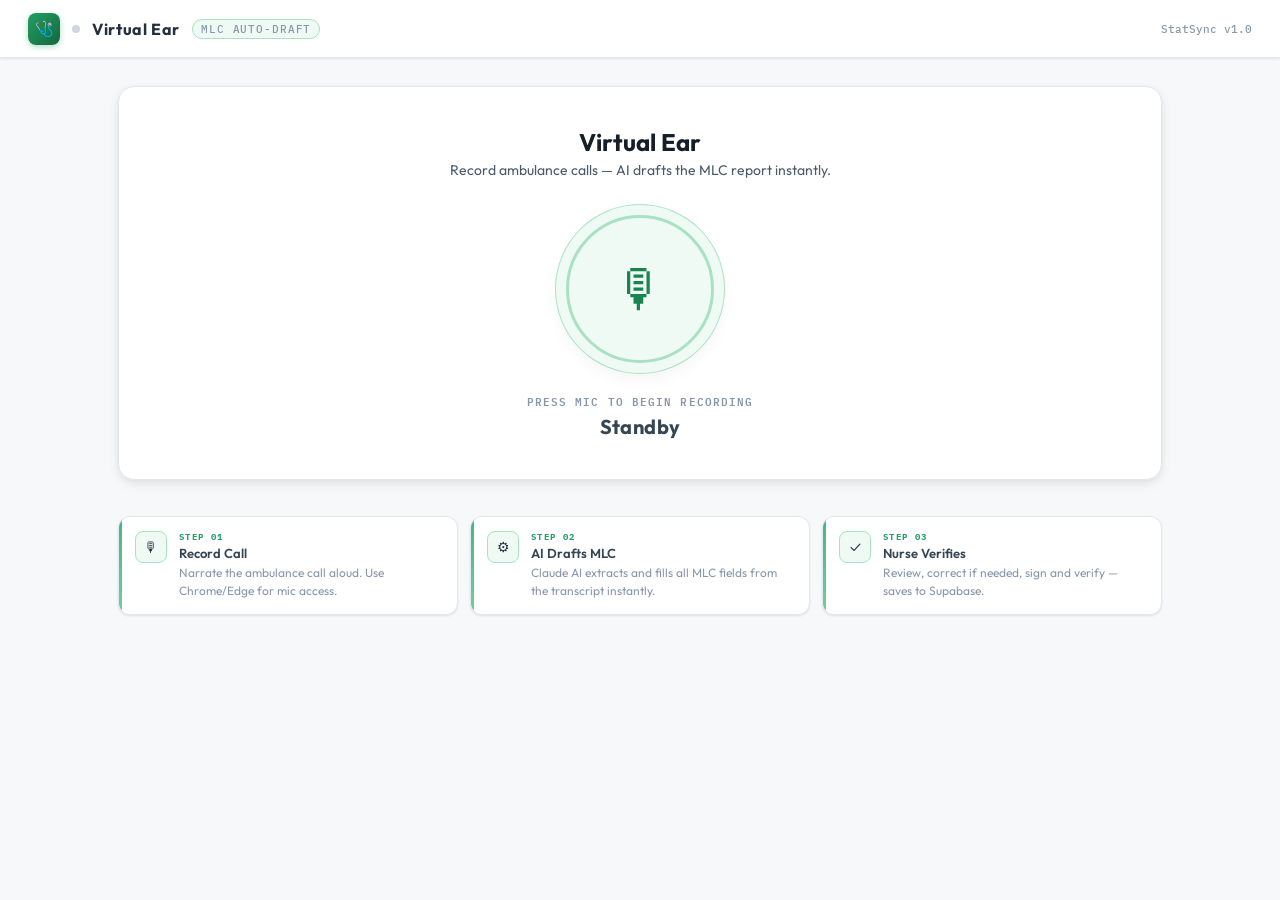
==== commit 2e980dce: "Add files via upload" ====
--- a/virtual_ear.html
+++ b/virtual_ear.html
@@ -4,274 +4,657 @@
 <meta charset="UTF-8"/>
 <meta name="viewport" content="width=device-width, initial-scale=1.0"/>
 <title>StatSync — Virtual Ear</title>
+<link rel="preconnect" href="https://fonts.googleapis.com">
+<link href="https://fonts.googleapis.com/css2?family=Outfit:wght@300;400;500;600;700&family=IBM+Plex+Mono:wght@400;500&display=swap" rel="stylesheet">
 <style>
+  /* ─── Design Tokens ─────────────────────────────────────────────────── */
   :root {
-    --bg: #060911; --bg2: #0c1220; --bg3: #080f1a;
-    --border: #1a2d40; --border2: #142030;
-    --text: #c8d6e5; --text2: #7aaccc; --text3: #3a6a8a;
-    --red: #ff2d2d; --orange: #ff8c00; --yellow: #f0c040;
-    --green: #4ade80; --blue: #2a7ab0; --bluelight: #5aaad0;
-    --font: 'Courier New', monospace;
-  }
+    /* Greens */
+    --g50:  #f0faf4; --g100: #d4f1e1; --g200: #a8e2c3; --g300: #72cfa0;
+    --g400: #3fb87d; --g500: #22a063; --g600: #1a8450; --g700: #156640;
+    --g800: #104f31; --g900: #0b3a23;
+
+    /* Neutrals */
+    --n0:   #ffffff; --n50:  #f7f8fa; --n100: #eff1f4; --n150: #e3e7ed;
+    --n200: #d0d6df; --n300: #b0bbc8; --n400: #8898aa; --n500: #637586;
+    --n600: #4a5a6a; --n700: #354554; --n800: #243040; --n900: #151e29;
+
+    /* Blues */
+    --b100: #dbeeff; --b200: #b3d9ff; --b400: #5aaad0; --b500: #2a7ab0; --b600: #1a5a8a;
+
+    /* Semantic */
+    --red:    #ef4444; --red-bg:  #fef2f2; --red-border:  #fecaca;
+    --amber:  #f59e0b; --amber-bg:#fffbeb; --amber-border:#fde68a;
+    --green:  var(--g500); --green-bg: var(--g50); --green-border: var(--g200);
+
+    /* Surface */
+    --bg:       var(--n50);
+    --surface:  var(--n0);
+    --border:   var(--n150);
+    --border2:  var(--n100);
+
+    /* Text */
+    --text:     var(--n800);
+    --text2:    var(--n600);
+    --text3:    var(--n400);
+
+    /* Shadows */
+    --s1: 0 1px 3px rgba(0,0,0,.06), 0 1px 2px rgba(0,0,0,.04);
+    --s2: 0 4px 12px rgba(0,0,0,.07), 0 2px 6px rgba(0,0,0,.04);
+    --s3: 0 8px 24px rgba(0,0,0,.09), 0 3px 8px rgba(0,0,0,.05);
+
+    /* Typography */
+    --font:  'Outfit', sans-serif;
+    --mono:  'IBM Plex Mono', monospace;
+
+    /* Radii */
+    --r-sm: 8px; --r-md: 12px; --r-lg: 16px;
+  }
+
   * { box-sizing: border-box; margin: 0; padding: 0; }
-  body { background: var(--bg); color: var(--text); font-family: var(--font); min-height: 100vh; }
-
-  /* scanlines */
-  body::before {
-    content: ''; position: fixed; inset: 0; pointer-events: none; z-index: 999;
-    background: repeating-linear-gradient(0deg, transparent, transparent 2px, rgba(0,0,0,0.03) 2px, rgba(0,0,0,0.03) 4px);
-  }
-
+
+  body {
+    background: var(--bg);
+    color: var(--text);
+    font-family: var(--font);
+    min-height: 100vh;
+    -webkit-font-smoothing: antialiased;
+  }
+
+  /* ─── Header / Topbar ───────────────────────────────────────────────── */
   header {
-    position: sticky; top: 0; z-index: 100; background: rgba(6,9,17,0.97);
-    border-bottom: 1px solid var(--border); padding: 14px 28px;
-    display: flex; align-items: center; justify-content: space-between; backdrop-filter: blur(10px);
-  }
+    position: sticky; top: 0; z-index: 100;
+    background: var(--surface);
+    border-bottom: 1px solid var(--border);
+    padding: 0 28px;
+    height: 58px;
+    display: flex; align-items: center; justify-content: space-between;
+    box-shadow: var(--s1);
+  }
+
   .logo { display: flex; align-items: center; gap: 12px; }
-  .dot { width: 10px; height: 10px; border-radius: 50%; background: var(--border); transition: all .3s; }
-  .dot.live { background: var(--red); box-shadow: 0 0 12px var(--red); animation: blink 1s infinite; }
-  .logo-text { font-size: 18px; font-weight: 700; letter-spacing: .2em; color: #e2eaf2; }
-  .logo-sub { font-size: 11px; color: var(--text3); letter-spacing: .15em; }
-  .timer { font-size: 13px; color: #ff6060; display: none; }
-  .timer.active { display: block; }
-  .version { font-size: 11px; color: #1a3a5a; letter-spacing: .1em; }
-
-  main { padding: 24px 28px; max-width: 1100px; margin: 0 auto; }
-
-  .panel { background: var(--bg2); border: 1px solid var(--border); border-radius: 12px; padding: 24px; margin-bottom: 20px; }
-  .label { font-size: 10px; color: var(--text3); letter-spacing: .2em; margin-bottom: 6px; text-transform: uppercase; }
-
-  /* Control Panel */
-  .control { display: flex; gap: 24px; align-items: center; flex-wrap: wrap; }
+
+  .logo-icon {
+    width: 32px; height: 32px; border-radius: 8px;
+    background: linear-gradient(135deg, var(--g500), var(--g700));
+    display: flex; align-items: center; justify-content: center;
+    font-size: 15px; color: white; box-shadow: 0 2px 6px rgba(34,160,99,.35);
+  }
+
+  /* The live dot — kept as #liveDot, just restyled */
+  .dot {
+    width: 8px; height: 8px; border-radius: 50%;
+    background: var(--n200); transition: all .3s;
+    flex-shrink: 0;
+  }
+  .dot.live {
+    background: var(--red);
+    box-shadow: 0 0 0 3px rgba(239,68,68,.2);
+    animation: blink 1s infinite;
+  }
+
+  .logo-text {
+    font-size: 16px; font-weight: 700;
+    color: var(--n800); letter-spacing: .04em;
+  }
+  .logo-sub {
+    font-size: 11px; font-weight: 500;
+    color: var(--text3); letter-spacing: .08em;
+    background: var(--g50); border: 1px solid var(--g200);
+    padding: 2px 8px; border-radius: 20px; font-family: var(--mono);
+  }
+
+  .header-right { display: flex; gap: 16px; align-items: center; }
+
+  .timer {
+    font-size: 12px; font-weight: 600; font-family: var(--mono);
+    color: var(--red); background: var(--red-bg);
+    border: 1px solid var(--red-border);
+    padding: 4px 10px; border-radius: 20px; display: none;
+  }
+  .timer.active { display: flex; align-items: center; gap: 5px; }
+
+  .version {
+    font-size: 11px; font-weight: 500;
+    color: var(--text3); font-family: var(--mono);
+  }
+
+  /* ─── Main Layout ───────────────────────────────────────────────────── */
+  main {
+    padding: 28px;
+    max-width: 1100px;
+    margin: 0 auto;
+  }
+
+  /* ─── Page Title Row ────────────────────────────────────────────────── */
+  .page-title-row {
+    text-align: center;
+    margin-bottom: 0;  /* title is now inside the hero panel */
+  }
+  .page-title { font-size: 24px; font-weight: 700; color: var(--n900); }
+  .page-subtitle { font-size: 14px; color: var(--text2); margin-top: 4px; }
+
+  /* Hero control panel — centered */
+  .hero-panel {
+    background: var(--surface);
+    border: 1px solid var(--border);
+    border-radius: var(--r-lg);
+    padding: 40px 24px 32px;
+    margin-bottom: 20px;
+    box-shadow: var(--s2);
+    display: flex; flex-direction: column; align-items: center;
+    gap: 24px;
+  }
+
+  /* ─── Card / Panel ──────────────────────────────────────────────────── */
+  .panel {
+    background: var(--surface);
+    border: 1px solid var(--border);
+    border-radius: var(--r-lg);
+    padding: 24px;
+    margin-bottom: 20px;
+    box-shadow: var(--s1);
+  }
+
+  .label {
+    font-size: 10px; font-weight: 600;
+    color: var(--text3); letter-spacing: .12em;
+    margin-bottom: 6px; text-transform: uppercase;
+    font-family: var(--mono);
+  }
+
+  /* ─── Control Panel ─────────────────────────────────────────────────── */
+  .control {
+    display: flex; flex-direction: column;
+    align-items: center; gap: 28px;
+    padding: 12px 0 8px;
+  }
+
+  /* Hero mic button */
   .mic-btn {
-    width: 90px; height: 90px; border-radius: 50%; border: none; cursor: pointer; flex-shrink: 0;
-    background: radial-gradient(circle, #1a3a5c 0%, #0a1a2c 70%);
-    box-shadow: 0 0 20px rgba(30,80,120,.3); transition: all .15s ease;
-    font-size: 28px; display: flex; align-items: center; justify-content: center;
+    width: 148px; height: 148px; border-radius: 50%; border: none;
+    cursor: pointer; flex-shrink: 0; transition: all .2s ease;
+    font-size: 52px;
+    display: flex; align-items: center; justify-content: center;
+    background: var(--g50);
+    border: 3px solid var(--g200);
+    box-shadow: 0 0 0 10px var(--g50), 0 0 0 11px var(--g200), var(--s3);
+    color: var(--g600);
+  }
+  .mic-btn:hover:not(:disabled) {
+    background: var(--g100);
+    border-color: var(--g400);
+    box-shadow: 0 0 0 10px var(--g100), 0 0 0 11px var(--g300), 0 10px 32px rgba(34,160,99,.22);
+    transform: scale(1.04);
   }
   .mic-btn.recording {
-    background: radial-gradient(circle, #8b0000 0%, #3d0000 70%);
-    box-shadow: 0 0 30px rgba(255,45,45,.5), 0 0 60px rgba(255,45,45,.2);
-    animation: pulse 1s ease-in-out infinite;
-  }
-  .mic-btn:disabled { opacity: .5; cursor: not-allowed; }
-  .status-area { flex: 1; }
-  .status-label { font-size: 12px; color: var(--bluelight); letter-spacing: .1em; margin-bottom: 6px; }
-  .status-main { font-size: 20px; font-weight: 700; letter-spacing: .05em; color: var(--text3); }
-  .status-main.active { color: #ff6060; }
-  .waveform { display: flex; gap: 3px; height: 28px; align-items: flex-end; margin-top: 10px; display: none; }
+    background: linear-gradient(135deg, #fee2e2, #fecaca);
+    border-color: var(--red);
+    box-shadow: 0 0 0 10px #fef2f2, 0 0 0 11px #fecaca, 0 8px 28px rgba(239,68,68,.2);
+    animation: pulse 1.2s ease-in-out infinite;
+    color: var(--red);
+  }
+  .mic-btn:disabled { opacity: .5; cursor: not-allowed; transform: none; }
+
+  .status-area {
+    text-align: center;
+    display: flex; flex-direction: column; align-items: center; gap: 4px;
+  }
+
+  .status-label {
+    font-size: 11px; font-weight: 600;
+    color: var(--text3); letter-spacing: .1em;
+    text-transform: uppercase; font-family: var(--mono);
+  }
+
+  .status-main {
+    font-size: 20px; font-weight: 700;
+    color: var(--n700); letter-spacing: .02em;
+  }
+  .status-main.active { color: var(--red); }
+
+  .waveform {
+    display: flex; gap: 3px; height: 28px;
+    align-items: flex-end; margin-top: 6px; display: none;
+    justify-content: center;
+  }
   .waveform.show { display: flex; }
-  .wave-bar { width: 4px; border-radius: 2px; background: rgba(255,60,60,.7); animation: wave .4s ease infinite; }
-
-  /* Error banner */
-  .error-box { padding: 10px 16px; background: rgba(180,30,30,.15); border: 1px solid #5a1a1a; border-radius: 6px; font-size: 12px; color: #ff8080; margin-top: 14px; display: none; }
+  .wave-bar {
+    width: 4px; border-radius: 2px;
+    background: linear-gradient(to top, var(--g400), var(--g300));
+    animation: wave .4s ease infinite;
+  }
+
+  /* ─── Error Box ─────────────────────────────────────────────────────── */
+  .error-box {
+    margin-top: 14px; padding: 10px 14px;
+    background: var(--red-bg); border: 1px solid var(--red-border);
+    border-radius: var(--r-sm); font-size: 13px; color: var(--red);
+    display: none;
+  }
   .error-box.show { display: block; }
 
-  /* Tabs */
-  .tabs { display: flex; gap: 4px; margin-bottom: 0; }
+  /* ─── Tabs ──────────────────────────────────────────────────────────── */
+  .tabs {
+    display: flex; gap: 2px;
+    background: var(--n100); border-radius: 10px 10px 0 0;
+    padding: 4px 4px 0;
+  }
   .tab-btn {
-    padding: 8px 20px; border: none; cursor: pointer; font-family: var(--font);
-    font-size: 12px; letter-spacing: .1em; text-transform: uppercase;
-    background: transparent; color: var(--text3);
-    border-bottom: 2px solid transparent; border-radius: 6px 6px 0 0;
-    transition: all .2s;
-  }
-  .tab-btn.active { background: var(--bg2); color: var(--bluelight); border-bottom-color: var(--blue); }
+    padding: 9px 20px; border: none; cursor: pointer;
+    font-family: var(--font); font-size: 13px; font-weight: 500;
+    color: var(--text3); background: transparent;
+    border-radius: 8px 8px 0 0;
+    transition: all .2s; letter-spacing: .02em;
+  }
+  .tab-btn.active {
+    background: var(--surface); color: var(--g600);
+    font-weight: 600;
+    box-shadow: 0 -1px 0 var(--g400) inset, var(--s1);
+  }
+  .tab-btn:hover:not(.active) { color: var(--text); background: rgba(255,255,255,.6); }
+
   .tab-content { display: none; }
   .tab-content.active { display: block; }
 
-  /* Transcript */
-  .transcript-box { font-size: 14px; line-height: 1.8; color: #a0c0d8; padding: 20px; background: var(--bg2); border: 1px solid var(--border); border-radius: 0 12px 12px 12px; min-height: 100px; }
+  /* ─── Transcript Box ────────────────────────────────────────────────── */
+  .transcript-box {
+    font-size: 14px; line-height: 1.9;
+    color: var(--text2); padding: 20px;
+    background: var(--surface);
+    border: 1px solid var(--border);
+    border-top: none;
+    border-radius: 0 0 var(--r-md) var(--r-md);
+    min-height: 110px;
+    font-family: var(--font);
+  }
   .interim { color: var(--text3); font-style: italic; }
 
-  /* Processing */
-  .processing { text-align: center; padding: 40px; }
-  .processing-icon { font-size: 32px; animation: spin 2s linear infinite; display: inline-block; }
-  .processing-label { font-size: 13px; color: #4a8aaa; letter-spacing: .2em; margin-top: 14px; }
-
-  /* MLC Report */
-  .mlc-header { display: flex; justify-content: space-between; align-items: center; margin-bottom: 20px; flex-wrap: wrap; gap: 12px; }
-  .mlc-number { font-size: 22px; font-weight: 700; color: #e2eaf2; letter-spacing: .05em; }
+  /* ─── Processing ────────────────────────────────────────────────────── */
+  .processing {
+    text-align: center; padding: 48px 24px;
+    background: var(--surface);
+    border: 1px solid var(--border); border-top: none;
+    border-radius: 0 0 var(--r-md) var(--r-md);
+  }
+  .processing-icon {
+    font-size: 28px; display: inline-block;
+    animation: spin 2s linear infinite; color: var(--g500);
+  }
+  .processing-label {
+    font-size: 13px; color: var(--text2);
+    letter-spacing: .05em; margin-top: 14px; font-weight: 500;
+  }
+
+  /* ─── MLC Report Card ───────────────────────────────────────────────── */
+  .mlc-header {
+    display: flex; justify-content: space-between;
+    align-items: flex-start; margin-bottom: 20px;
+    flex-wrap: wrap; gap: 12px;
+    padding-bottom: 18px; border-bottom: 1px solid var(--border2);
+  }
+  .mlc-number {
+    font-size: 20px; font-weight: 700;
+    color: var(--n900); font-family: var(--mono); letter-spacing: .05em;
+  }
   .urgency-badge {
-    padding: 8px 20px; border-radius: 20px; font-size: 13px; font-weight: 700; letter-spacing: .15em;
-  }
+    padding: 6px 16px; border-radius: 20px;
+    font-size: 11px; font-weight: 700; letter-spacing: .12em;
+    font-family: var(--mono); text-transform: uppercase;
+  }
+
+  /* Banners */
   .warn-banner, .ok-banner {
-    padding: 10px 16px; border-radius: 6px; font-size: 12px; margin-bottom: 18px;
-  }
-  .warn-banner { background: rgba(255,160,0,.08); border: 1px solid rgba(255,160,0,.3); color: #ffb830; }
-  .ok-banner { background: rgba(74,222,128,.08); border: 1px solid rgba(74,222,128,.3); color: #4ade80; display: none; }
-
+    display: flex; align-items: center; gap: 8px;
+    padding: 10px 14px; border-radius: var(--r-sm);
+    font-size: 13px; font-weight: 500; margin-bottom: 18px;
+  }
+  .warn-banner {
+    background: var(--amber-bg); border: 1px solid var(--amber-border); color: var(--amber);
+  }
+  .ok-banner {
+    background: var(--green-bg); border: 1px solid var(--green-border); color: var(--g600);
+    display: none;
+  }
+
+  /* Fields */
   .fields-grid { display: grid; grid-template-columns: 1fr 1fr; gap: 14px; }
-  .field-group { display: flex; flex-direction: column; gap: 4px; }
-  .field-label { font-size: 10px; color: var(--text3); letter-spacing: .15em; }
+
+  .field-group { display: flex; flex-direction: column; gap: 5px; }
+  .field-label {
+    font-size: 10px; font-weight: 600;
+    color: var(--text3); letter-spacing: .1em;
+    font-family: var(--mono);
+  }
   .field-input {
-    background: var(--bg3); border: 1px solid var(--border); border-radius: 5px;
-    padding: 8px 10px; color: #a0c0d8; font-size: 13px; font-family: var(--font);
-    width: 100%; transition: border .2s;
-  }
-  .field-input:focus { outline: none; border-color: var(--blue); }
-  .field-input:disabled { opacity: .6; }
-
-  .vitals-box { margin-top: 16px; padding: 16px; background: var(--bg3); border-radius: 8px; border: 1px solid var(--border2); }
-  .vitals-grid { display: grid; grid-template-columns: 1fr 1fr 1fr; gap: 10px; margin-top: 10px; }
-
-  .tags-row { display: flex; flex-wrap: wrap; gap: 8px; margin-top: 10px; }
-  .tag-injury { padding: 4px 12px; background: rgba(220,60,60,.12); border: 1px solid rgba(220,60,60,.3); border-radius: 20px; font-size: 12px; color: #ff9090; }
-  .tag-complaint { padding: 4px 12px; background: rgba(60,120,220,.12); border: 1px solid rgba(60,120,220,.3); border-radius: 20px; font-size: 12px; color: #88b8f0; }
-
+    background: var(--n50); border: 1px solid var(--border);
+    border-radius: var(--r-sm);
+    padding: 8px 11px; color: var(--text);
+    font-size: 13px; font-family: var(--font); font-weight: 500;
+    width: 100%; transition: border .18s, box-shadow .18s;
+  }
+  .field-input:focus {
+    outline: none;
+    border-color: var(--g400);
+    box-shadow: 0 0 0 3px rgba(34,160,99,.12);
+    background: var(--surface);
+  }
+  .field-input:disabled {
+    opacity: .65; background: var(--n100); cursor: not-allowed;
+  }
+
+  /* Vitals */
+  .vitals-box {
+    margin-top: 18px; padding: 16px;
+    background: var(--n50); border-radius: var(--r-md);
+    border: 1px solid var(--border2);
+  }
+  .vitals-grid { display: grid; grid-template-columns: 1fr 1fr 1fr; gap: 12px; margin-top: 10px; }
+
+  /* Tags */
+  .tags-row { display: flex; flex-wrap: wrap; gap: 8px; margin-top: 8px; }
+
+  .tag-injury {
+    padding: 4px 12px;
+    background: #fef2f2; border: 1px solid #fecaca;
+    border-radius: 20px; font-size: 12px; font-weight: 500; color: #dc2626;
+  }
+  .tag-complaint {
+    padding: 4px 12px;
+    background: var(--b100); border: 1px solid var(--b200);
+    border-radius: 20px; font-size: 12px; font-weight: 500; color: var(--b500);
+  }
+
+  /* Notes */
   .notes-area {
-    width: 100%; background: var(--bg3); border: 1px solid var(--border);
-    border-radius: 6px; padding: 10px 12px; color: #a0c0d8; font-size: 13px;
-    font-family: var(--font); resize: vertical; margin-top: 10px;
-  }
-  .notes-area:focus { outline: none; border-color: var(--blue); }
-
-  /* Nurse verify section */
-  .verify-section { margin-top: 20px; padding: 16px; background: rgba(74,222,128,.04); border: 1px solid rgba(74,222,128,.15); border-radius: 8px; }
+    width: 100%;
+    background: var(--n50); border: 1px solid var(--border);
+    border-radius: var(--r-sm);
+    padding: 10px 12px; color: var(--text);
+    font-size: 13px; font-family: var(--font);
+    resize: vertical; margin-top: 8px;
+    transition: border .18s, box-shadow .18s;
+  }
+  .notes-area:focus {
+    outline: none;
+    border-color: var(--g400);
+    box-shadow: 0 0 0 3px rgba(34,160,99,.12);
+    background: var(--surface);
+  }
+
+  /* ─── Nurse Verify Section ──────────────────────────────────────────── */
+  .verify-section {
+    margin-top: 20px; padding: 18px 20px;
+    background: var(--g50); border: 1px solid var(--g200);
+    border-radius: var(--r-md);
+    display: flex; flex-wrap: wrap; align-items: center; gap: 12px;
+  }
+  .verify-label-col { flex: 1 0 100%; margin-bottom: 4px; }
+
   .nurse-input {
-    background: var(--bg3); border: 1px solid var(--border); border-radius: 5px;
-    padding: 8px 12px; color: #a0c0d8; font-family: var(--font); font-size: 13px;
-    width: 240px; margin-right: 12px;
-  }
-  .nurse-input:focus { outline: none; border-color: var(--green); }
-
-  .btn { padding: 10px 20px; border: none; border-radius: 6px; cursor: pointer; font-family: var(--font); font-size: 12px; letter-spacing: .1em; transition: opacity .2s; }
-  .btn:hover { opacity: .85; }
-  .btn-ghost { background: transparent; border: 1px solid var(--border); color: var(--text3); }
-  .btn-verify { background: rgba(74,222,128,.15); border: 1px solid var(--green); color: var(--green); font-weight: 700; }
-  .btn-regen { background: transparent; border: 1px solid var(--blue); color: var(--bluelight); }
-
-  /* Steps guide */
-  .steps { display: grid; grid-template-columns: repeat(3, 1fr); gap: 14px; margin-top: 24px; }
-  .step-card { background: var(--bg2); border: 1px solid var(--border); border-radius: 10px; padding: 20px; }
-  .step-num { font-size: 10px; color: var(--text3); letter-spacing: .2em; margin-bottom: 8px; }
-  .step-icon { font-size: 22px; margin-bottom: 8px; }
-  .step-title { font-size: 14px; color: var(--text2); font-weight: 700; margin-bottom: 6px; }
-  .step-desc { font-size: 12px; color: var(--text3); line-height: 1.6; }
-
-  @keyframes blink { 0%,100%{opacity:1} 50%{opacity:.3} }
-  @keyframes pulse { 0%,100%{transform:scale(1)} 50%{transform:scale(1.06)} }
-  @keyframes wave { 0%,100%{height:30%} 50%{height:90%} }
-  @keyframes spin { from{transform:rotate(0deg)} to{transform:rotate(360deg)} }
-
-  @media (max-width: 600px) {
-    .fields-grid, .vitals-grid, .steps { grid-template-columns: 1fr; }
+    background: var(--surface); border: 1px solid var(--border);
+    border-radius: var(--r-sm);
+    padding: 9px 13px; color: var(--text);
+    font-family: var(--font); font-size: 13px; font-weight: 500;
+    width: 220px; transition: border .18s, box-shadow .18s;
+  }
+  .nurse-input:focus {
+    outline: none;
+    border-color: var(--g400);
+    box-shadow: 0 0 0 3px rgba(34,160,99,.12);
+  }
+
+  /* ─── Buttons ───────────────────────────────────────────────────────── */
+  .btn {
+    padding: 9px 18px; border-radius: var(--r-sm);
+    border: 1px solid transparent; cursor: pointer;
+    font-family: var(--font); font-size: 13px; font-weight: 600;
+    letter-spacing: .02em; transition: all .18s;
+  }
+  .btn:hover { transform: translateY(-1px); }
+  .btn:active { transform: translateY(0); }
+
+  .btn-ghost {
+    background: transparent; border-color: var(--border);
+    color: var(--text2);
+  }
+  .btn-ghost:hover { background: var(--n100); border-color: var(--n200); }
+
+  .btn-verify {
+    background: var(--g500); color: white; border-color: var(--g600);
+    box-shadow: 0 2px 6px rgba(34,160,99,.3);
+  }
+  .btn-verify:hover { background: var(--g600); box-shadow: 0 4px 12px rgba(34,160,99,.4); }
+
+  .btn-regen {
+    background: var(--surface); border-color: var(--b400); color: var(--b500);
+    box-shadow: var(--s1);
+  }
+  .btn-regen:hover { background: var(--b100); border-color: var(--b500); }
+
+  /* ─── Steps Guide — compact hint strip ─────────────────────────────── */
+  .steps {
+    display: grid; grid-template-columns: repeat(3, 1fr);
+    gap: 12px; margin-top: 8px;
+  }
+
+  .step-card {
+    background: var(--surface); border: 1px solid var(--border);
+    border-radius: var(--r-md); padding: 14px 16px;
+    box-shadow: var(--s1);
+    position: relative; overflow: hidden;
+    display: flex; align-items: flex-start; gap: 12px;
+  }
+  .step-card:hover { box-shadow: var(--s2); }
+
+  .step-card::before {
+    content: ''; position: absolute; top: 0; left: 0; bottom: 0; width: 3px;
+    background: linear-gradient(180deg, var(--g400), var(--g300));
+    border-radius: var(--r-md) 0 0 var(--r-md);
+  }
+
+  .step-left { flex-shrink: 0; }
+
+  .step-icon {
+    width: 32px; height: 32px; border-radius: 8px;
+    background: var(--g50); border: 1px solid var(--g200);
+    display: flex; align-items: center; justify-content: center;
+    font-size: 14px;
+  }
+
+  .step-body { flex: 1; }
+
+  .step-num {
+    font-size: 9px; font-weight: 700; font-family: var(--mono);
+    color: var(--g500); letter-spacing: .15em;
+    text-transform: uppercase; margin-bottom: 3px;
+  }
+  .step-title {
+    font-size: 13px; font-weight: 600;
+    color: var(--n700); margin-bottom: 3px;
+  }
+  .step-desc {
+    font-size: 12px; color: var(--text3); line-height: 1.5;
+  }
+
+  /* ─── Section dividers ──────────────────────────────────────────────── */
+  .section-heading {
+    font-size: 13px; font-weight: 600; color: var(--text2);
+    margin-bottom: 4px; margin-top: 18px;
+  }
+
+  /* ─── Animations ────────────────────────────────────────────────────── */
+  @keyframes blink   { 0%,100%{opacity:1} 50%{opacity:.3} }
+  @keyframes pulse   { 0%,100%{transform:scale(1)} 50%{transform:scale(1.05)} }
+  @keyframes wave    { 0%,100%{height:25%} 50%{height:90%} }
+  @keyframes spin    { from{transform:rotate(0deg)} to{transform:rotate(360deg)} }
+
+  /* ─── Responsive ────────────────────────────────────────────────────── */
+  @media (max-width: 700px) {
+    .fields-grid, .vitals-grid { grid-template-columns: 1fr; }
+    .steps { grid-template-columns: 1fr; }
     main { padding: 16px; }
+    header { padding: 0 16px; }
+    .verify-section { flex-direction: column; align-items: flex-start; }
+    .nurse-input { width: 100%; }
+    .mic-btn { width: 120px; height: 120px; font-size: 42px; }
+    .hero-panel { padding: 32px 16px 24px; }
   }
 </style>
 </head>
 <body>
 
+<!-- ─── Header ──────────────────────────────────────────────────────────── -->
 <header>
   <div class="logo">
+    <div class="logo-icon">🩺</div>
     <div class="dot" id="liveDot"></div>
-    <span class="logo-text">VIRTUAL EAR</span>
-    <span class="logo-sub">// MLC AUTO-DRAFT</span>
+    <span class="logo-text">Virtual Ear</span>
+    <span class="logo-sub">MLC AUTO-DRAFT</span>
   </div>
-  <div style="display:flex;gap:20px;align-items:center">
+  <div class="header-right">
     <span class="timer" id="timerDisplay">⏱ 00:00</span>
     <span class="version">StatSync v1.0</span>
   </div>
 </header>
 
+<!-- ─── Main ────────────────────────────────────────────────────────────── -->
 <main>
-  <div class="panel">
+
+  <!-- Hero Panel: Title + Mic (centered) -->
+  <div class="hero-panel">
+
+    <!-- Page title sits above the mic -->
+    <div class="page-title-row">
+      <div class="page-title">Virtual Ear</div>
+      <div class="page-subtitle">Record ambulance calls — AI drafts the MLC report instantly.</div>
+    </div>
+
+    <!-- Control: mic + status, now stacked vertically -->
     <div class="control">
       <button class="mic-btn" id="micBtn" onclick="toggleRecording()">🎙</button>
       <div class="status-area">
-        <div class="status-label" id="statusLabel">▷ PRESS TO BEGIN RECORDING CALL</div>
-        <div class="status-main" id="statusMain">STANDBY</div>
-        <div class="waveform" id="waveform">
-          </div>
+        <div class="status-label" id="statusLabel">Press mic to begin recording</div>
+        <div class="status-main" id="statusMain">Standby</div>
+        <div class="waveform" id="waveform"></div>
       </div>
-      <button class="btn btn-regen" id="regenBtn" style="display:none" onclick="regenerate()">↻ RE-GENERATE</button>
     </div>
+
     <div class="error-box" id="errorBox"></div>
   </div>
 
+  <!-- Re-generate button (only visible after a report is done) -->
+  <div style="display:flex;justify-content:flex-end;margin-bottom:16px">
+    <button class="btn btn-regen" id="regenBtn" style="display:none" onclick="regenerate()">↻ Re-generate</button>
+  </div>
+
+  <!-- Tabs + content -->
   <div id="tabsArea" style="display:none">
     <div class="tabs">
       <button class="tab-btn active" onclick="switchTab('transcript', this)">📻 Raw Transcript</button>
       <button class="tab-btn" onclick="switchTab('report', this)">📋 MLC Draft Report</button>
     </div>
 
+    <!-- Transcript tab -->
     <div class="tab-content active" id="tab-transcript">
       <div class="transcript-box" id="transcriptBox">
         <span id="finalText"></span><span class="interim" id="interimText"></span>
       </div>
     </div>
 
+    <!-- Report tab -->
     <div class="tab-content" id="tab-report">
+
+      <!-- Processing state -->
       <div class="processing" id="processingBox" style="display:none">
         <span class="processing-icon">⚙</span>
-        <div class="processing-label">AI PARSING TRANSCRIPT → MLC DRAFT...</div>
+        <div class="processing-label">AI parsing transcript → MLC draft…</div>
       </div>
 
+      <!-- MLC Form -->
       <div id="mlcForm" style="display:none" class="panel" style="margin-bottom:0">
+
         <div class="mlc-header">
           <div>
-            <div class="label">MEDICO-LEGAL CASE REPORT</div>
+            <div class="label">Medico-Legal Case Report</div>
             <div class="mlc-number" id="mlcNumber">—</div>
           </div>
           <div class="urgency-badge" id="urgencyBadge">—</div>
         </div>
 
-        <div class="warn-banner" id="warnBanner">⚠ AI DRAFT — PROVISIONAL. All fields are editable. Nurse must verify before submission.</div>
-        <div class="ok-banner" id="okBanner">✓ VERIFIED — Cleared for hospital records.</div>
-
+        <div class="warn-banner" id="warnBanner">⚠ AI Draft — Provisional. All fields are editable. Nurse must verify before submission.</div>
+        <div class="ok-banner" id="okBanner">✓ Verified — Cleared for hospital records.</div>
+
+        <!-- Main fields -->
         <div class="fields-grid" id="fieldsGrid"></div>
 
+        <!-- Vitals -->
         <div class="vitals-box">
-          <div class="label">VITAL SIGNS (REPORTED)</div>
+          <div class="label">Vital Signs (Reported)</div>
           <div class="vitals-grid" id="vitalsGrid"></div>
         </div>
 
-        <div style="margin-top:14px">
-          <div class="label">VISIBLE INJURIES</div>
+        <!-- Injuries + Complaints -->
+        <div style="margin-top:16px">
+          <div class="label">Visible Injuries</div>
           <div class="tags-row" id="injuriesTags"></div>
         </div>
-        <div style="margin-top:14px">
-          <div class="label">CHIEF COMPLAINTS</div>
+        <div style="margin-top:16px">
+          <div class="label">Chief Complaints</div>
           <div class="tags-row" id="complaintsTags"></div>
         </div>
-        <div style="margin-top:14px">
-          <div class="label">ADDITIONAL NOTES</div>
-          <textarea class="notes-area" id="notesField" rows="3"></textarea>
+
+        <!-- Notes -->
+        <div style="margin-top:16px">
+          <div class="label">Additional Notes</div>
+          <textarea class="notes-area" id="notesField" rows="3" placeholder="Any extra context…"></textarea>
         </div>
 
+        <!-- Nurse verify -->
         <div class="verify-section" id="verifySection">
-          <div class="label" style="margin-bottom:10px">NURSE VERIFICATION</div>
-          <input class="nurse-input" id="nurseInput" type="text" placeholder="Enter nurse name..." />
-          <button class="btn btn-verify" onclick="verifyMLC()">✓ VERIFY & SUBMIT</button>
-          <button class="btn btn-ghost" style="margin-left:8px" onclick="discardReport()">DISCARD</button>
+          <div class="verify-label-col">
+            <div class="label" style="margin-bottom:0">Nurse Verification</div>
+          </div>
+          <input class="nurse-input" id="nurseInput" type="text" placeholder="Enter nurse name…" />
+          <button class="btn btn-verify" onclick="verifyMLC()">✓ Verify &amp; Submit</button>
+          <button class="btn btn-ghost" onclick="discardReport()">Discard</button>
         </div>
+
+      </div><!-- /mlcForm -->
+    </div><!-- /tab-report -->
+  </div><!-- /tabsArea -->
+
+  <!-- Steps Guide — compact hints at the bottom -->
+  <div class="steps" id="stepsGuide">
+    <div class="step-card">
+      <div class="step-left"><div class="step-icon">🎙</div></div>
+      <div class="step-body">
+        <div class="step-num">Step 01</div>
+        <div class="step-title">Record Call</div>
+        <div class="step-desc">Narrate the ambulance call aloud. Use Chrome/Edge for mic access.</div>
+      </div>
+    </div>
+    <div class="step-card">
+      <div class="step-left"><div class="step-icon">⚙</div></div>
+      <div class="step-body">
+        <div class="step-num">Step 02</div>
+        <div class="step-title">AI Drafts MLC</div>
+        <div class="step-desc">Claude AI extracts and fills all MLC fields from the transcript instantly.</div>
+      </div>
+    </div>
+    <div class="step-card">
+      <div class="step-left"><div class="step-icon">✓</div></div>
+      <div class="step-body">
+        <div class="step-num">Step 03</div>
+        <div class="step-title">Nurse Verifies</div>
+        <div class="step-desc">Review, correct if needed, sign and verify — saves to Supabase.</div>
       </div>
     </div>
   </div>
 
-  <div class="steps" id="stepsGuide">
-    <div class="step-card">
-      <div class="step-num">STEP 01</div>
-      <div class="step-icon">🎙</div>
-      <div class="step-title">Record Call</div>
-      <div class="step-desc">Press the mic button and narrate the ambulance call details aloud. Note: Please use Chrome/Edge for mic access.</div>
-    </div>
-    <div class="step-card">
-      <div class="step-num">STEP 02</div>
-      <div class="step-icon">⚙</div>
-      <div class="step-title">AI Drafts MLC</div>
-      <div class="step-desc">Virtual Ear sends transcript to Claude AI which extracts and fills all MLC fields instantly.</div>
-    </div>
-    <div class="step-card">
-      <div class="step-num">STEP 03</div>
-      <div class="step-icon">✓</div>
-      <div class="step-title">Nurse Verifies</div>
-      <div class="step-desc">Review every field, correct if needed, sign your name and verify — saves to Supabase.</div>
-    </div>
-  </div>
-
 </main>
 
+<!-- ─── JavaScript — UNCHANGED ─────────────────────────────────────────── -->
 <script>
 // IMPORTANT: Points to your local FastAPI server
 const API_BASE_URL = 'https://statsync-kese.onrender.com';
@@ -429,14 +812,18 @@
 }
 
 // ─── Render MLC ───────────────────────────────────────────────────────────────
-const URGENCY_COLORS = { CRITICAL:'#ff2d2d', HIGH:'#ff8c00', MODERATE:'#f0c040', LOW:'#4ade80' };
+const URGENCY_COLORS = { CRITICAL:'#ef4444', HIGH:'#f59e0b', MODERATE:'#3b82f6', LOW:'#22a063' };
+const URGENCY_BGS    = { CRITICAL:'#fef2f2', HIGH:'#fffbeb', MODERATE:'#eff6ff', LOW:'#f0faf4' };
+const URGENCY_BORDERS= { CRITICAL:'#fecaca', HIGH:'#fde68a', MODERATE:'#bfdbfe', LOW:'#a8e2c3' };
 
 function renderMLC(r) {
   document.getElementById('mlcNumber').textContent = r.mlc_number;
   const ub = document.getElementById('urgencyBadge');
-  const uc = URGENCY_COLORS[r.urgency_level] || '#888';
+  const uc  = URGENCY_COLORS[r.urgency_level]  || '#637586';
+  const ubg = URGENCY_BGS[r.urgency_level]     || '#f7f8fa';
+  const ubr = URGENCY_BORDERS[r.urgency_level] || '#e3e7ed';
   ub.textContent = r.urgency_level;
-  ub.style.cssText = `padding:8px 20px;border-radius:20px;font-size:13px;font-weight:700;letter-spacing:.15em;background:${uc}22;border:1px solid ${uc};color:${uc}`;
+  ub.style.cssText = `padding:6px 16px;border-radius:20px;font-size:11px;font-weight:700;letter-spacing:.12em;font-family:'IBM Plex Mono',monospace;text-transform:uppercase;background:${ubg};border:1px solid ${ubr};color:${uc}`;
 
   // Main fields
   const mainFields = [
@@ -470,7 +857,7 @@
   document.getElementById('notesField').value = r.additional_notes || '';
   document.getElementById('okBanner').style.display = 'none';
   document.getElementById('warnBanner').style.display = 'block';
-  document.getElementById('verifySection').style.display = 'block';
+  document.getElementById('verifySection').style.display = 'flex';
   document.getElementById('nurseInput').value = '';
   document.querySelectorAll('.field-input').forEach(i => i.disabled = false);
   document.getElementById('notesField').disabled = false;
@@ -501,8 +888,8 @@
   if (state === 'recording') {
     btn.className = 'mic-btn recording'; btn.textContent = '⏹';
     dot.className = 'dot live';
-    label.textContent = '▶ RECORDING AMBULANCE CALL...';
-    main.textContent = 'LIVE — CAPTURING AUDIO'; main.className = 'status-main active';
+    label.textContent = 'Recording ambulance call…';
+    main.textContent = 'Live — Capturing Audio'; main.className = 'status-main active';
     timer.className = 'timer active';
     wf.className = 'waveform show'; renderWaveBars();
     tabs.style.display = 'block'; steps.style.display = 'none';
@@ -511,20 +898,20 @@
   } else if (state === 'processing') {
     btn.className = 'mic-btn'; btn.textContent = '⚙'; btn.disabled = true;
     dot.className = 'dot';
-    label.textContent = '▶ PROCESSING → MLC DRAFT';
-    main.textContent = 'GENERATING REPORT...'; main.className = 'status-main active';
+    label.textContent = 'Processing → MLC draft';
+    main.textContent = 'Generating Report…'; main.className = 'status-main active';
     wf.className = 'waveform'; clearWaveBars();
   } else if (state === 'done') {
     btn.className = 'mic-btn'; btn.textContent = '🎙'; btn.disabled = false;
     dot.className = 'dot';
-    label.textContent = '▷ CALL ENDED — REPORT READY';
-    main.textContent = 'READY'; main.className = 'status-main';
-    regen.style.display = 'inline-block';
+    label.textContent = 'Call ended — Report ready';
+    main.textContent = 'Ready'; main.className = 'status-main';
+    regen.style.display = 'inline-flex';
   } else { // idle
     btn.className = 'mic-btn'; btn.textContent = '🎙'; btn.disabled = false;
     dot.className = 'dot';
-    label.textContent = '▷ PRESS TO BEGIN RECORDING CALL';
-    main.textContent = 'STANDBY'; main.className = 'status-main';
+    label.textContent = 'Press mic to begin recording';
+    main.textContent = 'Standby'; main.className = 'status-main';
     wf.className = 'waveform'; clearWaveBars();
     timer.className = 'timer';
     regen.style.display = 'none';
